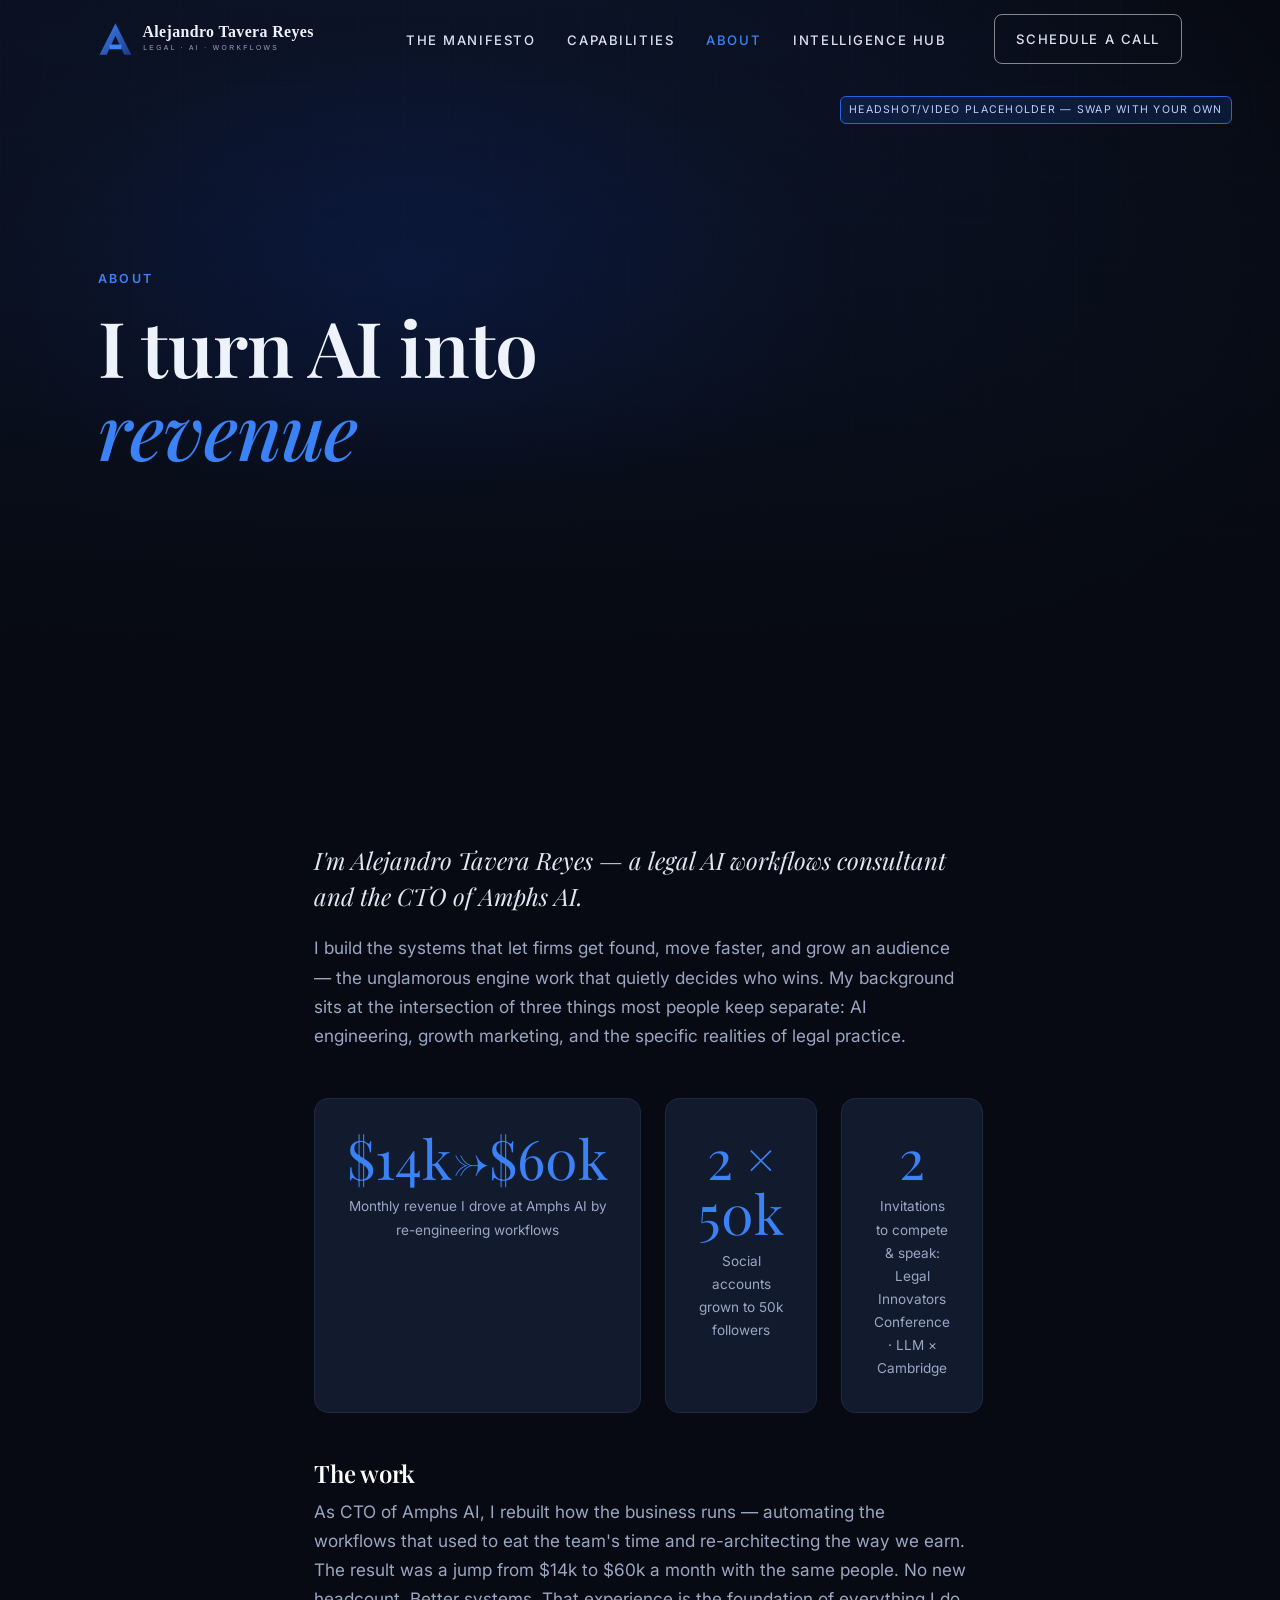
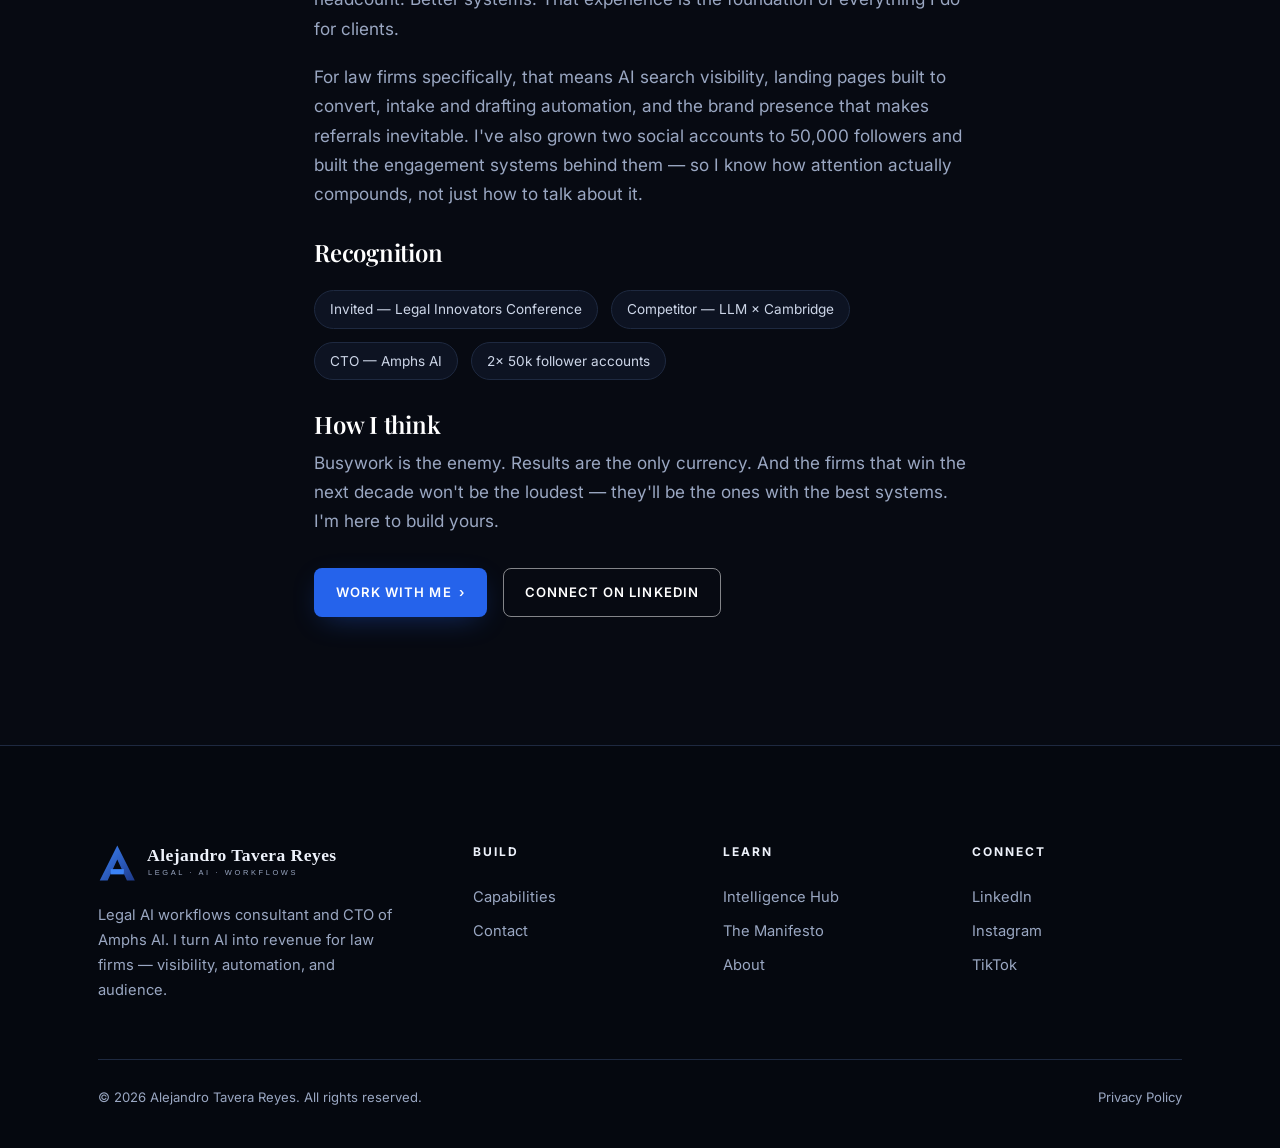
==== about/index.html @ ade85c06 "Alejandro Tavera Reyes personal brand site Cinematic blue site mirroring venerable.law structure, fi" ====
<!DOCTYPE html>
<html lang="en">
<head>
<meta charset="UTF-8">
<meta name="viewport" content="width=device-width, initial-scale=1.0">
<title>About — Alejandro Tavera Reyes</title>
<meta name="description" content="Alejandro Tavera Reyes — legal AI workflows consultant and CTO of Amphs AI. From $14k to $60k a month by re-engineering workflows.">
<link rel="icon" href="../assets/mark.svg" type="image/svg+xml">
<link rel="stylesheet" href="../css/styles.css">
</head>
<body>

<header class="site-header">
  <nav class="nav container">
    <a href="../index.html" aria-label="Alejandro Tavera Reyes — home"><img class="logo" src="../assets/logo.svg" alt="Alejandro Tavera Reyes"></a>
    <ul class="nav-links">
      <li><a href="../manifesto/">The Manifesto</a></li>
      <li><a href="../capabilities/">Capabilities</a></li>
      <li><a href="../about/" class="active">About</a></li>
      <li><a href="../intelligence-hub/">Intelligence Hub</a></li>
      <li class="nav-cta"><a class="btn btn-ghost" href="https://cal.com/amphs/discovery">Schedule a call</a></li>
    </ul>
    <button class="nav-toggle" aria-label="Menu" aria-expanded="false"><span></span><span></span><span></span></button>
  </nav>
</header>

<main>
  <section class="hero page">
    <span class="video-flag">Headshot/video placeholder — swap with your own</span>
    <div class="hero-media"><video poster="../assets/hero-poster.svg" autoplay muted loop playsinline aria-hidden="true"></video></div>
    <div class="container">
      <p class="eyebrow">About</p>
      <h1>I turn AI into <em>revenue</em></h1>
    </div>
  </section>

  <section>
    <div class="container prose">
      <p class="big">I'm Alejandro Tavera Reyes — a legal AI workflows consultant and the CTO of Amphs AI.</p>
      <p>I build the systems that let firms get found, move faster, and grow an audience — the unglamorous engine work that quietly decides who wins. My background sits at the intersection of three things most people keep separate: AI engineering, growth marketing, and the specific realities of legal practice.</p>

      <div class="stat-row">
        <div class="stat"><div class="num">$14k→$60k</div><div class="lbl">Monthly revenue I drove at Amphs AI by re-engineering workflows</div></div>
        <div class="stat"><div class="num">2 × 50k</div><div class="lbl">Social accounts grown to 50k followers</div></div>
        <div class="stat"><div class="num">2</div><div class="lbl">Invitations to compete &amp; speak: Legal Innovators Conference · LLM × Cambridge</div></div>
      </div>

      <h3>The work</h3>
      <p>As CTO of Amphs AI, I rebuilt how the business runs — automating the workflows that used to eat the team's time and re-architecting the way we earn. The result was a jump from $14k to $60k a month with the same people. No new headcount. Better systems. That experience is the foundation of everything I do for clients.</p>
      <p>For law firms specifically, that means AI search visibility, landing pages built to convert, intake and drafting automation, and the brand presence that makes referrals inevitable. I've also grown two social accounts to 50,000 followers and built the engagement systems behind them — so I know how attention actually compounds, not just how to talk about it.</p>

      <h3>Recognition</h3>
      <ul class="honors">
        <li>Invited — Legal Innovators Conference</li>
        <li>Competitor — LLM × Cambridge</li>
        <li>CTO — Amphs AI</li>
        <li>2× 50k follower accounts</li>
      </ul>

      <h3>How I think</h3>
      <p>Busywork is the enemy. Results are the only currency. And the firms that win the next decade won't be the loudest — they'll be the ones with the best systems. I'm here to build yours.</p>

      <div class="btn-row"><a class="btn btn-primary" href="https://cal.com/amphs/discovery">Work with me <span class="arw">›</span></a><a class="btn btn-ghost" href="https://www.linkedin.com/in/alejandro-tavera-reyes-49116b320/" target="_blank" rel="noopener">Connect on LinkedIn</a></div>
    </div>
  </section>
</main>

<footer class="site-footer">
  <div class="container">
    <div class="foot-grid">
      <div class="foot-brand">
        <img class="logo" src="../assets/logo.svg" alt="Alejandro Tavera Reyes">
        <p>Legal AI workflows consultant and CTO of Amphs AI. I turn AI into revenue for law firms — visibility, automation, and audience.</p>
      </div>
      <div class="foot-col"><h4>Build</h4><a href="../capabilities/">Capabilities</a><a href="../contact/">Contact</a></div>
      <div class="foot-col"><h4>Learn</h4><a href="../intelligence-hub/">Intelligence Hub</a><a href="../manifesto/">The Manifesto</a><a href="../about/">About</a></div>
      <div class="foot-col"><h4>Connect</h4><a href="https://www.linkedin.com/in/alejandro-tavera-reyes-49116b320/" target="_blank" rel="noopener">LinkedIn</a><a href="#" rel="noopener">Instagram</a><a href="#" rel="noopener">TikTok</a></div>
    </div>
    <div class="foot-bottom"><span>© 2026 Alejandro Tavera Reyes. All rights reserved.</span><a href="../privacy-policy/">Privacy Policy</a></div>
  </div>
</footer>
<script src="../js/main.js"></script>
</body>
</html>
---- css/styles.css ----
/* Alejandro Tavera Reyes — cinematic blue (template: venerable.law, recolored) */
@import url('https://fonts.googleapis.com/css2?family=Inter:wght@400;500;600;700&family=Playfair+Display:ital,wght@0,500;0,600;0,700;1,500&display=swap');

:root{
  --bg:#070a12; --bg-2:#0d1322; --bg-3:#121a2e; --line:#1e2940;
  --text:#eef2fb; --muted:#9aa7c2;
  --accent:#2563eb; --accent-2:#3b82f6; --accent-deep:#1e3a8a;
  --glow:rgba(37,99,235,.45);
  --serif:'Playfair Display',Georgia,serif;
  --sans:'Inter',system-ui,-apple-system,Segoe UI,Roboto,sans-serif;
  --container:1180px;
  --overlay:linear-gradient(180deg,rgba(7,10,18,.35) 0%,rgba(7,10,18,.55) 55%,rgba(7,10,18,.96) 100%);
}

*{box-sizing:border-box;margin:0;padding:0}
html{scroll-behavior:smooth}
body{background:var(--bg);color:var(--text);font-family:var(--sans);font-size:1.0625rem;line-height:1.7;-webkit-font-smoothing:antialiased;overflow-x:hidden}
img,svg,video{max-width:100%;display:block}
a{color:inherit;text-decoration:none}
ul{list-style:none}

.container{max-width:var(--container);margin:0 auto;padding:0 clamp(20px,5vw,48px)}
.eyebrow{font-size:.78rem;text-transform:uppercase;letter-spacing:.18em;color:var(--accent-2);font-weight:600;margin-bottom:1rem}
h1,h2,h3{font-family:var(--serif);font-weight:600;line-height:1.08;letter-spacing:-.01em}
h2{font-size:clamp(2rem,4vw,3.25rem)}
h3{font-size:1.5rem}
p{color:var(--muted)}
.lead{font-size:1.2rem;color:#c4cee2;max-width:64ch}
.accent{color:var(--accent-2)}
section{padding:clamp(72px,10vw,140px) 0}

/* ---------- Buttons ---------- */
.btn{display:inline-flex;align-items:center;gap:.55em;font-family:var(--sans);font-weight:600;font-size:.82rem;text-transform:uppercase;letter-spacing:.08em;padding:.95em 1.6em;border-radius:8px;cursor:pointer;border:1px solid transparent;transition:.25s}
.btn .arw{transition:transform .25s}
.btn:hover .arw{transform:translateX(4px)}
.btn-primary{background:var(--accent);color:#fff;box-shadow:0 8px 30px -10px var(--glow)}
.btn-primary:hover{background:var(--accent-2);box-shadow:0 10px 38px -8px var(--glow)}
.btn-ghost{background:transparent;color:#fff;border-color:rgba(255,255,255,.5)}
.btn-ghost:hover{border-color:#fff;background:rgba(255,255,255,.06)}
.btn-row{display:flex;gap:1rem;flex-wrap:wrap;margin-top:2rem}
.btn-row.center{justify-content:center}

/* ---------- Header ---------- */
.site-header{position:fixed;top:0;left:0;right:0;z-index:100;transition:background .3s,border-color .3s}
.site-header.scrolled{background:rgba(7,10,18,.85);backdrop-filter:blur(12px);border-bottom:1px solid var(--line)}
.nav{display:flex;align-items:center;justify-content:space-between;height:78px}
.nav .logo{height:38px;width:auto}
.nav-links{display:flex;gap:2rem;align-items:center}
.nav-links a{font-size:.82rem;text-transform:uppercase;letter-spacing:.12em;color:#dbe2f1;font-weight:500;transition:color .2s}
.nav-links a:hover,.nav-links a.active{color:var(--accent-2)}
.nav-cta{margin-left:1rem}
.nav-toggle{display:none;background:none;border:0;cursor:pointer;width:32px;height:32px;flex-direction:column;justify-content:center;gap:6px}
.nav-toggle span{display:block;height:2px;width:26px;background:#fff;transition:.3s}

/* ---------- Hero (media) ---------- */
.hero{position:relative;min-height:92vh;display:flex;align-items:flex-end;overflow:hidden}
.hero-media{position:absolute;inset:0;z-index:0}
.hero-media video,.hero-media img{width:100%;height:100%;object-fit:cover}
.hero-media::after{content:"";position:absolute;inset:0;background:var(--overlay)}
.hero .container{position:relative;z-index:1;padding-bottom:clamp(56px,9vw,120px);padding-top:140px;width:100%}
.hero-grid{display:grid;grid-template-columns:1.5fr 1fr;gap:3rem;align-items:end}
.hero h1{font-size:clamp(2.6rem,6vw,5rem);max-width:14ch}
.hero h1 em{font-style:italic;color:var(--accent-2);font-weight:500}
.hero-sub{font-size:clamp(1.15rem,2vw,1.5rem);color:#cdd6e8;margin-top:1.1rem;font-family:var(--serif);font-style:italic}
.hero-aside p{font-size:.98rem}
.video-flag{position:absolute;top:96px;right:clamp(20px,5vw,48px);z-index:2;background:rgba(37,99,235,.15);border:1px solid var(--accent);color:#bcd0ff;font-size:.66rem;text-transform:uppercase;letter-spacing:.12em;padding:.4em .8em;border-radius:6px}

/* page hero (shorter, for interior pages) */
.hero.page{min-height:68vh}

/* ---------- Problem cards ---------- */
.band{background:var(--bg-2);border-top:1px solid var(--line);border-bottom:1px solid var(--line)}
.cards-3{display:grid;grid-template-columns:repeat(3,1fr);gap:1.5rem;margin-top:3rem}
.card{background:var(--bg-3);border:1px solid var(--line);border-radius:14px;padding:2rem;position:relative}
.card::before{content:"";position:absolute;top:0;left:2rem;right:2rem;height:2px;background:linear-gradient(90deg,var(--accent),transparent);border-radius:2px}
.card h3{font-family:var(--serif);font-size:1.25rem;margin-bottom:.7rem;color:#fff}
.card p{font-size:.95rem}
.section-head{max-width:60ch}
.closing{margin-top:4rem;text-align:center;max-width:46ch;margin-left:auto;margin-right:auto}
.closing h2{font-size:clamp(1.8rem,3.4vw,2.7rem)}
.credit{margin-top:2.5rem;text-align:center;font-size:.85rem;color:var(--muted);text-transform:uppercase;letter-spacing:.14em}
.credit b{color:var(--text);font-weight:600}

/* ---------- Pillars ---------- */
.pillars{display:grid;grid-template-columns:repeat(2,1fr);gap:1.5rem;margin-top:3.5rem}
.pillar{background:var(--bg-3);border:1px solid var(--line);border-radius:14px;padding:2.2rem;transition:.3s}
.pillar:hover{border-color:var(--accent);transform:translateY(-4px)}
.pillar .ptitle{font-family:var(--serif);font-size:1.7rem;color:#fff;letter-spacing:.02em}
.pillar .pnum{font-size:.72rem;color:var(--accent-2);letter-spacing:.2em;text-transform:uppercase}
.pillar p{font-size:.95rem;margin:.9rem 0 1.4rem}
.pillar ul li{font-size:.9rem;color:#cdd6e8;padding:.4em 0;border-top:1px solid var(--line);display:flex;align-items:center;gap:.6em}
.pillar ul li::before{content:"";width:6px;height:6px;background:var(--accent);border-radius:50%;flex:0 0 auto}

/* ---------- Blueprint band ---------- */
.blueprint{position:relative;text-align:center;background:radial-gradient(circle at 50% 0%,rgba(37,99,235,.16),transparent 60%),var(--bg)}
.blueprint h2{max-width:18ch;margin:0 auto}
.blueprint p{max-width:60ch;margin:1.4rem auto 0}

/* ---------- Transformation table ---------- */
.compare{display:grid;grid-template-columns:1fr 1fr;gap:1.25rem;margin-top:3rem}
.compare .col-head{font-family:var(--serif);font-size:1.25rem;padding:1rem 1.4rem;border-radius:10px;margin-bottom:.5rem}
.compare .old .col-head{background:var(--bg-2);color:var(--muted);border:1px solid var(--line)}
.compare .new .col-head{background:linear-gradient(135deg,var(--accent-deep),var(--accent));color:#fff}
.compare .row{padding:1.1rem 1.4rem;border-radius:10px;margin-bottom:.6rem}
.compare .old .row{background:var(--bg-2);border:1px solid var(--line)}
.compare .new .row{background:var(--bg-3);border:1px solid var(--accent-deep)}
.compare .row b{display:block;color:var(--text);font-size:1rem;margin-bottom:.2rem;font-family:var(--sans)}
.compare .row span{font-size:.9rem;color:var(--muted)}
.compare .new .row b{color:var(--accent-2)}

/* ---------- Testimonial ---------- */
.quote{text-align:center;max-width:30ch;margin:0 auto}
.quote blockquote{font-family:var(--serif);font-style:italic;font-size:clamp(1.6rem,3.4vw,2.6rem);line-height:1.3;color:#fff}
.quote cite{display:block;margin-top:1.5rem;font-style:normal;font-size:.85rem;letter-spacing:.14em;text-transform:uppercase;color:var(--accent-2)}

/* ---------- Prose (manifesto / legal) ---------- */
.prose{max-width:68ch;margin:0 auto}
.prose h2{margin:2.6rem 0 1rem}
.prose h3{font-family:var(--serif);color:#fff;margin:2rem 0 .6rem}
.prose p{margin-bottom:1.2rem;font-size:1.075rem}
.prose p.big{font-family:var(--serif);font-size:1.5rem;color:#dfe6f4;font-style:italic;line-height:1.5}
.prose ul.bullets li{padding:.5em 0 .5em 1.6em;position:relative;color:#cdd6e8}
.prose ul.bullets li::before{content:"›";position:absolute;left:0;color:var(--accent-2);font-size:1.2em}

/* ---------- Capability detail ---------- */
.cap{display:grid;grid-template-columns:.8fr 1.2fr;gap:2.5rem;padding:clamp(40px,6vw,72px) 0;border-top:1px solid var(--line);align-items:start}
.cap:first-of-type{border-top:0}
.cap .ptitle{font-family:var(--serif);font-size:clamp(1.8rem,3.5vw,2.6rem);color:#fff}
.cap .pnum{color:var(--accent-2);letter-spacing:.2em;text-transform:uppercase;font-size:.75rem}
.cap ul li{padding:.55em 0;border-top:1px solid var(--line);display:flex;gap:.7em;color:#cdd6e8;font-size:.96rem}
.cap ul li::before{content:"";width:7px;height:7px;margin-top:.55em;background:var(--accent);border-radius:50%;flex:0 0 auto}

/* ---------- About ---------- */
.stat-row{display:grid;grid-template-columns:repeat(3,1fr);gap:1.5rem;margin:3rem 0}
.stat{background:var(--bg-3);border:1px solid var(--line);border-radius:14px;padding:2rem;text-align:center}
.stat .num{font-family:var(--serif);font-size:clamp(2.2rem,5vw,3.4rem);color:var(--accent-2);line-height:1}
.stat .lbl{font-size:.85rem;color:var(--muted);margin-top:.6rem}
.honors{display:flex;flex-wrap:wrap;gap:.8rem;margin-top:1.5rem}
.honors li{background:var(--bg-2);border:1px solid var(--line);border-radius:999px;padding:.5em 1.1em;font-size:.85rem;color:#cdd6e8}

/* ---------- Hub cards ---------- */
.posts{display:grid;grid-template-columns:repeat(3,1fr);gap:1.5rem;margin-top:3rem}
.post{background:var(--bg-3);border:1px solid var(--line);border-radius:14px;overflow:hidden;transition:.3s}
.post:hover{border-color:var(--accent);transform:translateY(-4px)}
.post .thumb{aspect-ratio:16/10;background:radial-gradient(circle at 30% 30%,rgba(37,99,235,.4),#0d1322)}
.post .body{padding:1.5rem}
.post .tag{font-size:.7rem;text-transform:uppercase;letter-spacing:.14em;color:var(--accent-2)}
.post h3{font-family:var(--serif);font-size:1.2rem;color:#fff;margin:.6rem 0}
.post p{font-size:.9rem}

/* ---------- CTA strip ---------- */
.cta-strip{text-align:center;background:radial-gradient(circle at 50% 120%,rgba(37,99,235,.22),transparent 60%)}
.cta-strip h2{max-width:20ch;margin:0 auto 1rem}

/* ---------- Footer ---------- */
.site-footer{background:#05080f;border-top:1px solid var(--line);padding:clamp(56px,8vw,96px) 0 2.5rem}
.foot-grid{display:grid;grid-template-columns:1.6fr 1fr 1fr 1fr;gap:2.5rem}
.foot-brand .logo{height:42px;margin-bottom:1.2rem}
.foot-brand p{font-size:.92rem;max-width:34ch}
.foot-col h4{font-size:.75rem;text-transform:uppercase;letter-spacing:.16em;color:var(--text);margin-bottom:1.1rem;font-family:var(--sans)}
.foot-col a{display:block;color:var(--muted);font-size:.92rem;padding:.32em 0;transition:color .2s}
.foot-col a:hover{color:var(--accent-2)}
.foot-bottom{display:flex;justify-content:space-between;align-items:center;flex-wrap:wrap;gap:1rem;margin-top:3.5rem;padding-top:1.6rem;border-top:1px solid var(--line);font-size:.82rem;color:var(--muted)}
.foot-bottom a{color:var(--muted)}.foot-bottom a:hover{color:var(--accent-2)}

/* ---------- Responsive ---------- */
@media(max-width:900px){
  .nav-links{position:fixed;inset:0;background:rgba(7,10,18,.98);backdrop-filter:blur(10px);flex-direction:column;justify-content:center;gap:2rem;transform:translateX(100%);transition:transform .35s;font-size:1.3rem}
  .nav-links.open{transform:translateX(0)}
  .nav-links a{font-size:1.1rem}
  .nav-toggle{display:flex}
  .nav-toggle.open span:nth-child(1){transform:translateY(8px) rotate(45deg)}
  .nav-toggle.open span:nth-child(2){opacity:0}
  .nav-toggle.open span:nth-child(3){transform:translateY(-8px) rotate(-45deg)}
  .nav-cta{display:none}
  .hero-grid{grid-template-columns:1fr;gap:1.5rem}
  .cards-3,.pillars,.compare,.stat-row,.posts{grid-template-columns:1fr}
  .cap{grid-template-columns:1fr;gap:1rem}
  .foot-grid{grid-template-columns:1fr 1fr}
}
@media(max-width:520px){
  .foot-grid{grid-template-columns:1fr}
  .hero h1{font-size:clamp(2.2rem,9vw,3rem)}
}
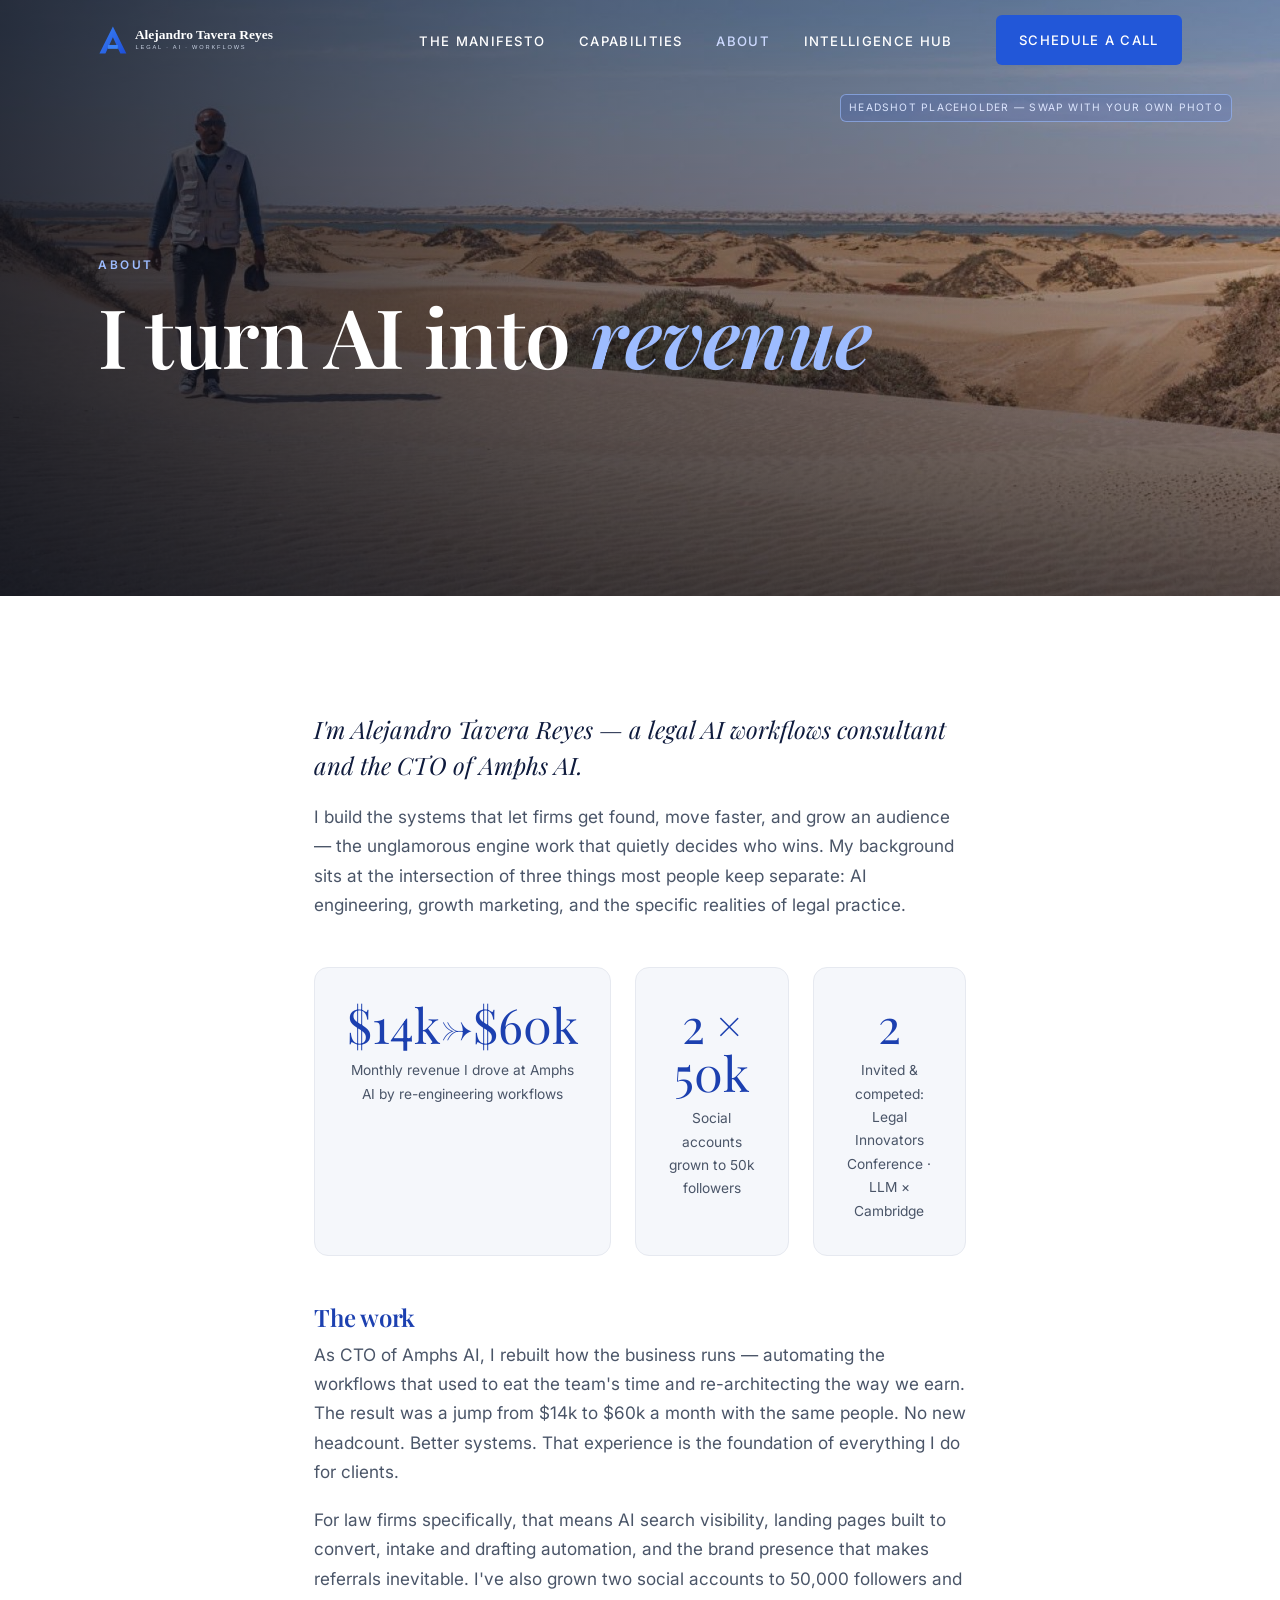
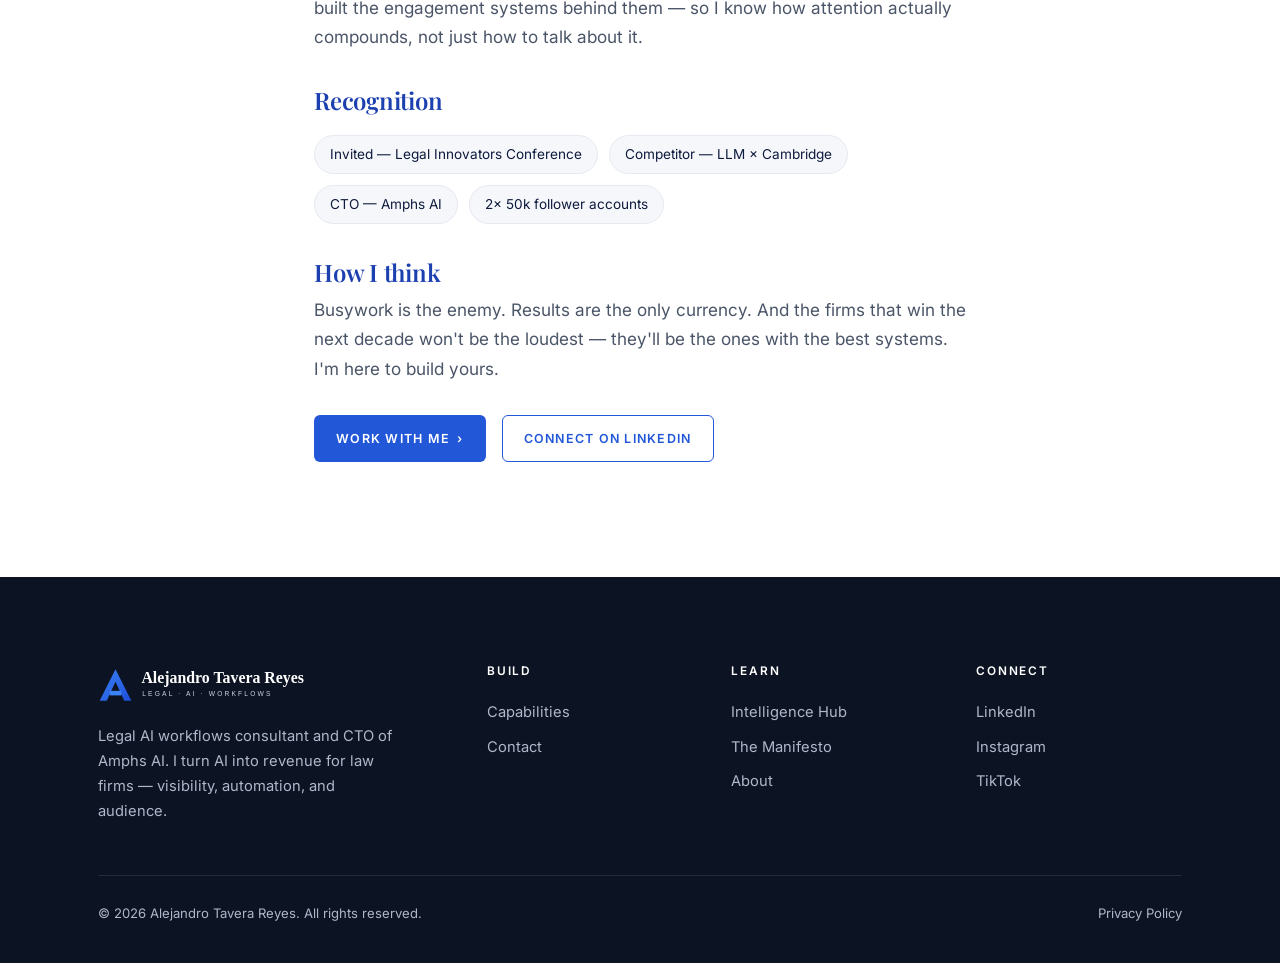
==== commit c39fb103: "Redesign to match venerable.law: light theme, blue type/accents, desert photos - Switch from all-dar" ====
--- a/about/index.html
+++ b/about/index.html
@@ -12,13 +12,16 @@
 
 <header class="site-header">
   <nav class="nav container">
-    <a href="../index.html" aria-label="Alejandro Tavera Reyes — home"><img class="logo" src="../assets/logo.svg" alt="Alejandro Tavera Reyes"></a>
+    <a href="../index.html" aria-label="Alejandro Tavera Reyes — home">
+      <img class="logo logo-light" src="../assets/logo-light.svg" alt="Alejandro Tavera Reyes">
+      <img class="logo logo-dark" src="../assets/logo-dark.svg" alt="Alejandro Tavera Reyes">
+    </a>
     <ul class="nav-links">
       <li><a href="../manifesto/">The Manifesto</a></li>
       <li><a href="../capabilities/">Capabilities</a></li>
       <li><a href="../about/" class="active">About</a></li>
       <li><a href="../intelligence-hub/">Intelligence Hub</a></li>
-      <li class="nav-cta"><a class="btn btn-ghost" href="https://cal.com/amphs/discovery">Schedule a call</a></li>
+      <li class="nav-cta"><a class="btn btn-primary" href="https://cal.com/alejandrotr">Schedule a call</a></li>
     </ul>
     <button class="nav-toggle" aria-label="Menu" aria-expanded="false"><span></span><span></span><span></span></button>
   </nav>
@@ -26,8 +29,8 @@
 
 <main>
   <section class="hero page">
-    <span class="video-flag">Headshot/video placeholder — swap with your own</span>
-    <div class="hero-media"><video poster="../assets/hero-poster.svg" autoplay muted loop playsinline aria-hidden="true"></video></div>
+    <span class="video-flag">Headshot placeholder — swap with your own photo</span>
+    <div class="hero-media"><img src="../assets/desert-1.jpg" alt="" aria-hidden="true"></div>
     <div class="container">
       <p class="eyebrow">About</p>
       <h1>I turn AI into <em>revenue</em></h1>
@@ -42,7 +45,7 @@
       <div class="stat-row">
         <div class="stat"><div class="num">$14k→$60k</div><div class="lbl">Monthly revenue I drove at Amphs AI by re-engineering workflows</div></div>
         <div class="stat"><div class="num">2 × 50k</div><div class="lbl">Social accounts grown to 50k followers</div></div>
-        <div class="stat"><div class="num">2</div><div class="lbl">Invitations to compete &amp; speak: Legal Innovators Conference · LLM × Cambridge</div></div>
+        <div class="stat"><div class="num">2</div><div class="lbl">Invited &amp; competed: Legal Innovators Conference · LLM × Cambridge</div></div>
       </div>
 
       <h3>The work</h3>
@@ -60,7 +63,7 @@
       <h3>How I think</h3>
       <p>Busywork is the enemy. Results are the only currency. And the firms that win the next decade won't be the loudest — they'll be the ones with the best systems. I'm here to build yours.</p>
 
-      <div class="btn-row"><a class="btn btn-primary" href="https://cal.com/amphs/discovery">Work with me <span class="arw">›</span></a><a class="btn btn-ghost" href="https://www.linkedin.com/in/alejandro-tavera-reyes-49116b320/" target="_blank" rel="noopener">Connect on LinkedIn</a></div>
+      <div class="btn-row"><a class="btn btn-primary" href="https://cal.com/alejandrotr">Work with me <span class="arw">›</span></a><a class="btn btn-outline" href="https://www.linkedin.com/in/alejandro-tavera-reyes-49116b320/" target="_blank" rel="noopener">Connect on LinkedIn</a></div>
     </div>
   </section>
 </main>
@@ -69,7 +72,7 @@
   <div class="container">
     <div class="foot-grid">
       <div class="foot-brand">
-        <img class="logo" src="../assets/logo.svg" alt="Alejandro Tavera Reyes">
+        <img class="logo" src="../assets/logo-light.svg" alt="Alejandro Tavera Reyes">
         <p>Legal AI workflows consultant and CTO of Amphs AI. I turn AI into revenue for law firms — visibility, automation, and audience.</p>
       </div>
       <div class="foot-col"><h4>Build</h4><a href="../capabilities/">Capabilities</a><a href="../contact/">Contact</a></div>
--- a/css/styles.css
+++ b/css/styles.css
@@ -1,184 +1,211 @@
-/* Alejandro Tavera Reyes — cinematic blue (template: venerable.law, recolored) */
-@import url('https://fonts.googleapis.com/css2?family=Inter:wght@400;500;600;700&family=Playfair+Display:ital,wght@0,500;0,600;0,700;1,500&display=swap');
+/* Alejandro Tavera Reyes — light site, blue type/accents (template: venerable.law) */
+@import url('https://fonts.googleapis.com/css2?family=Inter:wght@400;500;600;700&family=Playfair+Display:ital,wght@0,500;0,600;0,700;1,500;1,600&display=swap');
 
 :root{
-  --bg:#070a12; --bg-2:#0d1322; --bg-3:#121a2e; --line:#1e2940;
-  --text:#eef2fb; --muted:#9aa7c2;
-  --accent:#2563eb; --accent-2:#3b82f6; --accent-deep:#1e3a8a;
-  --glow:rgba(37,99,235,.45);
+  --bg:#ffffff; --bg-alt:#f5f7fb;
+  --ink:#0f1b3d;            /* strong dark navy text */
+  --body:#4a5568;           /* gray body copy */
+  --muted:#9aa3b2;          /* faded gray (old/secondary) */
+  --heading:#1c40b0;        /* BLUE serif headings */
+  --accent:#2257d8;         /* blue accent: buttons, icons, dividers, checks */
+  --accent-hover:#1a45b3;
+  --line:#e6e9f0;
+  --dark:#0c1322;           /* dark bands / testimonial / footer */
+  --dark-2:#080d18;
+  --on-dark:#ffffff; --on-dark-muted:#aeb8ca;
   --serif:'Playfair Display',Georgia,serif;
   --sans:'Inter',system-ui,-apple-system,Segoe UI,Roboto,sans-serif;
   --container:1180px;
-  --overlay:linear-gradient(180deg,rgba(7,10,18,.35) 0%,rgba(7,10,18,.55) 55%,rgba(7,10,18,.96) 100%);
 }
 
 *{box-sizing:border-box;margin:0;padding:0}
 html{scroll-behavior:smooth}
-body{background:var(--bg);color:var(--text);font-family:var(--sans);font-size:1.0625rem;line-height:1.7;-webkit-font-smoothing:antialiased;overflow-x:hidden}
+body{background:var(--bg);color:var(--body);font-family:var(--sans);font-size:1.0625rem;line-height:1.7;-webkit-font-smoothing:antialiased;overflow-x:hidden}
 img,svg,video{max-width:100%;display:block}
 a{color:inherit;text-decoration:none}
 ul{list-style:none}
 
 .container{max-width:var(--container);margin:0 auto;padding:0 clamp(20px,5vw,48px)}
-.eyebrow{font-size:.78rem;text-transform:uppercase;letter-spacing:.18em;color:var(--accent-2);font-weight:600;margin-bottom:1rem}
-h1,h2,h3{font-family:var(--serif);font-weight:600;line-height:1.08;letter-spacing:-.01em}
-h2{font-size:clamp(2rem,4vw,3.25rem)}
+section{padding:clamp(64px,9vw,120px) 0}
+h1,h2,h3,h4{font-family:var(--serif);color:var(--heading);font-weight:600;line-height:1.1;letter-spacing:-.01em}
+h2{font-size:clamp(2rem,4.4vw,3.4rem)}
 h3{font-size:1.5rem}
-p{color:var(--muted)}
-.lead{font-size:1.2rem;color:#c4cee2;max-width:64ch}
-.accent{color:var(--accent-2)}
-section{padding:clamp(72px,10vw,140px) 0}
+p{color:var(--body)}
+.eyebrow{font-size:.74rem;text-transform:uppercase;letter-spacing:.22em;color:var(--accent);font-weight:600;margin-bottom:1.1rem}
+.lead{font-size:1.15rem;color:var(--body)}
+.accent{color:var(--accent)}
+.center{text-align:center}
+.section-head{max-width:62ch;margin:0 auto;text-align:center}
+.section-head .lead{margin-top:1.2rem;color:var(--body)}
 
 /* ---------- Buttons ---------- */
-.btn{display:inline-flex;align-items:center;gap:.55em;font-family:var(--sans);font-weight:600;font-size:.82rem;text-transform:uppercase;letter-spacing:.08em;padding:.95em 1.6em;border-radius:8px;cursor:pointer;border:1px solid transparent;transition:.25s}
-.btn .arw{transition:transform .25s}
+.btn{display:inline-flex;align-items:center;gap:.55em;font-family:var(--sans);font-weight:600;font-size:.78rem;text-transform:uppercase;letter-spacing:.1em;padding:.95em 1.7em;border-radius:6px;cursor:pointer;border:1px solid transparent;transition:.22s}
+.btn .arw{transition:transform .22s}
 .btn:hover .arw{transform:translateX(4px)}
-.btn-primary{background:var(--accent);color:#fff;box-shadow:0 8px 30px -10px var(--glow)}
-.btn-primary:hover{background:var(--accent-2);box-shadow:0 10px 38px -8px var(--glow)}
-.btn-ghost{background:transparent;color:#fff;border-color:rgba(255,255,255,.5)}
-.btn-ghost:hover{border-color:#fff;background:rgba(255,255,255,.06)}
+.btn-primary{background:var(--accent);color:#fff}
+.btn-primary:hover{background:var(--accent-hover)}
+.btn-outline{background:transparent;color:var(--accent);border-color:var(--accent)}
+.btn-outline:hover{background:var(--accent);color:#fff}
+.btn-light{background:#fff;color:var(--ink)}
+.btn-light:hover{background:#eef2fb}
 .btn-row{display:flex;gap:1rem;flex-wrap:wrap;margin-top:2rem}
 .btn-row.center{justify-content:center}
 
 /* ---------- Header ---------- */
-.site-header{position:fixed;top:0;left:0;right:0;z-index:100;transition:background .3s,border-color .3s}
-.site-header.scrolled{background:rgba(7,10,18,.85);backdrop-filter:blur(12px);border-bottom:1px solid var(--line)}
-.nav{display:flex;align-items:center;justify-content:space-between;height:78px}
-.nav .logo{height:38px;width:auto}
-.nav-links{display:flex;gap:2rem;align-items:center}
-.nav-links a{font-size:.82rem;text-transform:uppercase;letter-spacing:.12em;color:#dbe2f1;font-weight:500;transition:color .2s}
-.nav-links a:hover,.nav-links a.active{color:var(--accent-2)}
-.nav-cta{margin-left:1rem}
-.nav-toggle{display:none;background:none;border:0;cursor:pointer;width:32px;height:32px;flex-direction:column;justify-content:center;gap:6px}
+.site-header{position:fixed;top:0;left:0;right:0;z-index:100;transition:background .3s,box-shadow .3s}
+.nav{display:flex;align-items:center;justify-content:space-between;height:80px}
+.nav .logo{height:34px;width:auto}
+.logo-dark{display:none}
+.nav-links{display:flex;gap:2.1rem;align-items:center}
+.nav-links a{font-size:.82rem;text-transform:uppercase;letter-spacing:.1em;color:#fff;font-weight:500;transition:color .2s}
+.nav-links a:hover,.nav-links a.active{color:#cdd9ff}
+.nav-cta .btn{margin-left:.6rem}
+/* scrolled = white header, dark links */
+.site-header.scrolled{background:#fff;box-shadow:0 1px 0 var(--line),0 8px 30px -18px rgba(15,27,61,.25)}
+.site-header.scrolled .nav-links a{color:var(--ink)}
+.site-header.scrolled .nav-links a:hover,.site-header.scrolled .nav-links a.active{color:var(--accent)}
+.site-header.scrolled .logo-light{display:none}
+.site-header.scrolled .logo-dark{display:block}
+.nav-toggle{display:none;background:none;border:0;cursor:pointer;width:34px;height:30px;flex-direction:column;justify-content:center;gap:6px;z-index:120}
 .nav-toggle span{display:block;height:2px;width:26px;background:#fff;transition:.3s}
-
-/* ---------- Hero (media) ---------- */
-.hero{position:relative;min-height:92vh;display:flex;align-items:flex-end;overflow:hidden}
+.site-header.scrolled .nav-toggle span{background:var(--ink)}
+
+/* ---------- Hero (full-bleed photo, white text) ---------- */
+.hero{position:relative;min-height:88vh;display:flex;align-items:flex-end;overflow:hidden}
+.hero.page{min-height:62vh}
 .hero-media{position:absolute;inset:0;z-index:0}
-.hero-media video,.hero-media img{width:100%;height:100%;object-fit:cover}
-.hero-media::after{content:"";position:absolute;inset:0;background:var(--overlay)}
-.hero .container{position:relative;z-index:1;padding-bottom:clamp(56px,9vw,120px);padding-top:140px;width:100%}
-.hero-grid{display:grid;grid-template-columns:1.5fr 1fr;gap:3rem;align-items:end}
-.hero h1{font-size:clamp(2.6rem,6vw,5rem);max-width:14ch}
-.hero h1 em{font-style:italic;color:var(--accent-2);font-weight:500}
-.hero-sub{font-size:clamp(1.15rem,2vw,1.5rem);color:#cdd6e8;margin-top:1.1rem;font-family:var(--serif);font-style:italic}
-.hero-aside p{font-size:.98rem}
-.video-flag{position:absolute;top:96px;right:clamp(20px,5vw,48px);z-index:2;background:rgba(37,99,235,.15);border:1px solid var(--accent);color:#bcd0ff;font-size:.66rem;text-transform:uppercase;letter-spacing:.12em;padding:.4em .8em;border-radius:6px}
-
-/* page hero (shorter, for interior pages) */
-.hero.page{min-height:68vh}
-
-/* ---------- Problem cards ---------- */
-.band{background:var(--bg-2);border-top:1px solid var(--line);border-bottom:1px solid var(--line)}
-.cards-3{display:grid;grid-template-columns:repeat(3,1fr);gap:1.5rem;margin-top:3rem}
-.card{background:var(--bg-3);border:1px solid var(--line);border-radius:14px;padding:2rem;position:relative}
-.card::before{content:"";position:absolute;top:0;left:2rem;right:2rem;height:2px;background:linear-gradient(90deg,var(--accent),transparent);border-radius:2px}
-.card h3{font-family:var(--serif);font-size:1.25rem;margin-bottom:.7rem;color:#fff}
-.card p{font-size:.95rem}
-.section-head{max-width:60ch}
-.closing{margin-top:4rem;text-align:center;max-width:46ch;margin-left:auto;margin-right:auto}
-.closing h2{font-size:clamp(1.8rem,3.4vw,2.7rem)}
-.credit{margin-top:2.5rem;text-align:center;font-size:.85rem;color:var(--muted);text-transform:uppercase;letter-spacing:.14em}
-.credit b{color:var(--text);font-weight:600}
-
-/* ---------- Pillars ---------- */
-.pillars{display:grid;grid-template-columns:repeat(2,1fr);gap:1.5rem;margin-top:3.5rem}
-.pillar{background:var(--bg-3);border:1px solid var(--line);border-radius:14px;padding:2.2rem;transition:.3s}
-.pillar:hover{border-color:var(--accent);transform:translateY(-4px)}
-.pillar .ptitle{font-family:var(--serif);font-size:1.7rem;color:#fff;letter-spacing:.02em}
-.pillar .pnum{font-size:.72rem;color:var(--accent-2);letter-spacing:.2em;text-transform:uppercase}
-.pillar p{font-size:.95rem;margin:.9rem 0 1.4rem}
-.pillar ul li{font-size:.9rem;color:#cdd6e8;padding:.4em 0;border-top:1px solid var(--line);display:flex;align-items:center;gap:.6em}
-.pillar ul li::before{content:"";width:6px;height:6px;background:var(--accent);border-radius:50%;flex:0 0 auto}
-
-/* ---------- Blueprint band ---------- */
-.blueprint{position:relative;text-align:center;background:radial-gradient(circle at 50% 0%,rgba(37,99,235,.16),transparent 60%),var(--bg)}
-.blueprint h2{max-width:18ch;margin:0 auto}
-.blueprint p{max-width:60ch;margin:1.4rem auto 0}
-
-/* ---------- Transformation table ---------- */
-.compare{display:grid;grid-template-columns:1fr 1fr;gap:1.25rem;margin-top:3rem}
-.compare .col-head{font-family:var(--serif);font-size:1.25rem;padding:1rem 1.4rem;border-radius:10px;margin-bottom:.5rem}
-.compare .old .col-head{background:var(--bg-2);color:var(--muted);border:1px solid var(--line)}
-.compare .new .col-head{background:linear-gradient(135deg,var(--accent-deep),var(--accent));color:#fff}
-.compare .row{padding:1.1rem 1.4rem;border-radius:10px;margin-bottom:.6rem}
-.compare .old .row{background:var(--bg-2);border:1px solid var(--line)}
-.compare .new .row{background:var(--bg-3);border:1px solid var(--accent-deep)}
-.compare .row b{display:block;color:var(--text);font-size:1rem;margin-bottom:.2rem;font-family:var(--sans)}
-.compare .row span{font-size:.9rem;color:var(--muted)}
-.compare .new .row b{color:var(--accent-2)}
-
-/* ---------- Testimonial ---------- */
-.quote{text-align:center;max-width:30ch;margin:0 auto}
-.quote blockquote{font-family:var(--serif);font-style:italic;font-size:clamp(1.6rem,3.4vw,2.6rem);line-height:1.3;color:#fff}
-.quote cite{display:block;margin-top:1.5rem;font-style:normal;font-size:.85rem;letter-spacing:.14em;text-transform:uppercase;color:var(--accent-2)}
+.hero-media img,.hero-media video{width:100%;height:100%;object-fit:cover}
+.hero-media::after{content:"";position:absolute;inset:0;background:linear-gradient(90deg,rgba(8,13,24,.82) 0%,rgba(8,13,24,.5) 45%,rgba(8,13,24,.25) 100%),linear-gradient(0deg,rgba(8,13,24,.55),transparent 55%)}
+.hero .container{position:relative;z-index:2;padding-bottom:clamp(54px,8vw,104px);padding-top:140px;width:100%}
+.hero h1{color:#fff;font-size:clamp(2.6rem,6.4vw,5.2rem);max-width:16ch;line-height:1.04}
+.hero h1 em{font-style:italic;color:#9dbcff;font-weight:600}
+.hero .eyebrow{color:#9dbcff}
+.hero-sub{color:#e7ecf6;font-size:clamp(1.1rem,1.8vw,1.4rem);margin-top:1.1rem;max-width:48ch}
+.hero .btn-row{margin-top:1.8rem}
+.video-flag{position:absolute;top:94px;right:clamp(20px,5vw,48px);z-index:3;background:rgba(34,87,216,.18);border:1px solid rgba(157,188,255,.6);color:#dce6ff;font-size:.64rem;text-transform:uppercase;letter-spacing:.12em;padding:.4em .8em;border-radius:6px}
+
+/* ---------- Problem (white, centered, 3 cols) ---------- */
+.divider-dot{width:1px;height:46px;background:var(--line);margin:2.5rem auto 0;position:relative}
+.divider-dot::after{content:"";position:absolute;bottom:-4px;left:-3.5px;width:8px;height:8px;border-radius:50%;background:var(--accent)}
+.cols-3{display:grid;grid-template-columns:repeat(3,1fr);gap:3rem;margin-top:3.5rem;text-align:center}
+.cols-3 .col .ic{margin:0 auto 1.2rem}
+.cols-3 .col h3{color:var(--ink);font-size:1.2rem;margin-bottom:.7rem}
+.cols-3 .col p{font-size:.96rem}
+.ic{width:34px;height:34px;color:var(--accent)}
+.ic svg{width:100%;height:100%;display:block}
+
+/* ---------- Dark feature band (photo + white text) ---------- */
+.feature{position:relative;min-height:74vh;display:flex;align-items:center;overflow:hidden}
+.feature.right{justify-content:flex-end}
+.feature-media{position:absolute;inset:0;z-index:0}
+.feature-media img{width:100%;height:100%;object-fit:cover}
+.feature-media::after{content:"";position:absolute;inset:0;background:linear-gradient(90deg,rgba(8,13,24,.85),rgba(8,13,24,.35))}
+.feature.right .feature-media::after{background:linear-gradient(270deg,rgba(8,13,24,.85),rgba(8,13,24,.25))}
+.feature .inner{position:relative;z-index:2;max-width:560px}
+.feature h2{color:#fff}
+.feature p{color:#dbe2ee;margin-top:1.2rem}
+.feature .credit{position:absolute;right:clamp(20px,5vw,48px);bottom:clamp(24px,5vw,48px);z-index:2;color:#fff;text-align:right;font-size:.9rem}
+.feature .credit b{display:block;font-family:var(--serif);font-size:1.05rem}
+.feature .credit span{color:var(--on-dark-muted)}
+
+/* ---------- Pillars (white, 4 cols) ---------- */
+.pillars{display:grid;grid-template-columns:repeat(4,1fr);gap:2.2rem;margin-top:3.5rem}
+.pillar .sq{width:46px;height:46px;border-radius:8px;background:var(--accent);display:flex;align-items:center;justify-content:center;margin-bottom:1.2rem}
+.pillar .sq svg{width:24px;height:24px;color:#fff}
+.pillar .ptitle{font-family:var(--serif);color:var(--heading);font-size:1.55rem;margin-bottom:.5rem}
+.pillar .pone{color:var(--ink);font-weight:600;font-size:.98rem;margin-bottom:.5rem}
+.pillar p{font-size:.93rem}
+.pillar ul{margin-top:1.2rem}
+.pillar ul li{font-size:.88rem;color:var(--body);padding:.5em 0;border-top:1px solid var(--line)}
+
+/* ---------- Transformation (comparison) ---------- */
+.compare{display:grid;grid-template-columns:1fr 1fr;gap:0;margin-top:3.5rem;max-width:920px;margin-left:auto;margin-right:auto;border-top:1px solid var(--line)}
+.compare .ch{font-family:var(--serif);font-size:1.3rem;padding:1.4rem 1.5rem;text-align:center}
+.compare .old .ch{color:var(--muted)}
+.compare .new .ch{color:var(--heading)}
+.compare .new{border-left:1px solid var(--line)}
+.compare .r{padding:1.3rem 1.5rem;border-top:1px solid var(--line)}
+.compare .old .r b{color:var(--muted);font-family:var(--sans);font-weight:600;display:block;margin-bottom:.2rem}
+.compare .old .r span{color:var(--muted);font-size:.9rem}
+.compare .new .r{display:flex;gap:.7rem}
+.compare .new .r .ck{color:var(--accent);flex:0 0 auto;margin-top:.15rem;font-weight:700}
+.compare .new .r b{color:var(--ink);font-family:var(--sans);display:block;margin-bottom:.2rem}
+.compare .new .r span{color:var(--body);font-size:.9rem}
+
+/* ---------- Testimonial (dark) ---------- */
+.testi{background:var(--dark);color:#fff}
+.testi .wrap{display:flex;align-items:center;gap:3rem;max-width:980px;margin:0 auto;text-align:center;flex-direction:column}
+.testi blockquote{font-family:var(--serif);font-style:italic;font-size:clamp(1.5rem,3.2vw,2.4rem);line-height:1.35;color:#fff;max-width:24ch}
+.testi cite{display:block;margin-top:1.4rem;font-style:normal;font-size:.82rem;letter-spacing:.16em;text-transform:uppercase;color:#9dbcff}
+.testi .btn-row{justify-content:center}
+
+/* ---------- Stats / honors (about) ---------- */
+.stat-row{display:grid;grid-template-columns:repeat(3,1fr);gap:1.5rem;margin:3rem 0}
+.stat{background:var(--bg-alt);border:1px solid var(--line);border-radius:14px;padding:2rem;text-align:center}
+.stat .num{font-family:var(--serif);font-size:clamp(2rem,4.5vw,3rem);color:var(--heading);line-height:1}
+.stat .lbl{font-size:.86rem;color:var(--body);margin-top:.7rem}
+.honors{display:flex;flex-wrap:wrap;gap:.7rem;margin-top:1.4rem}
+.honors li{background:var(--bg-alt);border:1px solid var(--line);border-radius:999px;padding:.5em 1.1em;font-size:.85rem;color:var(--ink)}
+
+/* ---------- Capability detail rows ---------- */
+.cap{display:grid;grid-template-columns:.8fr 1.2fr;gap:2.5rem;padding:clamp(36px,5vw,64px) 0;border-top:1px solid var(--line);align-items:start}
+.cap:first-of-type{border-top:0}
+.cap .sq{width:46px;height:46px;border-radius:8px;background:var(--accent);display:flex;align-items:center;justify-content:center;margin-bottom:1rem}
+.cap .sq svg{width:24px;height:24px;color:#fff}
+.cap .ptitle{font-family:var(--serif);color:var(--heading);font-size:clamp(1.7rem,3.2vw,2.4rem)}
+.cap ul li{padding:.6em 0;border-top:1px solid var(--line);color:var(--body);font-size:.96rem}
+.cap ul li b{color:var(--ink)}
+
+/* ---------- Hub posts ---------- */
+.posts{display:grid;grid-template-columns:repeat(3,1fr);gap:1.8rem;margin-top:3rem}
+.post{border:1px solid var(--line);border-radius:14px;overflow:hidden;transition:.25s;background:#fff}
+.post:hover{box-shadow:0 16px 40px -22px rgba(15,27,61,.35);transform:translateY(-4px)}
+.post .thumb{aspect-ratio:16/10;overflow:hidden}
+.post .thumb img{width:100%;height:100%;object-fit:cover}
+.post .body{padding:1.5rem}
+.post .tag{font-size:.7rem;text-transform:uppercase;letter-spacing:.14em;color:var(--accent);font-weight:600}
+.post h3{color:var(--ink);font-size:1.2rem;margin:.6rem 0}
+.post p{font-size:.92rem}
 
 /* ---------- Prose (manifesto / legal) ---------- */
 .prose{max-width:68ch;margin:0 auto}
-.prose h2{margin:2.6rem 0 1rem}
-.prose h3{font-family:var(--serif);color:#fff;margin:2rem 0 .6rem}
+.prose h3{color:var(--heading);margin:2.2rem 0 .6rem}
 .prose p{margin-bottom:1.2rem;font-size:1.075rem}
-.prose p.big{font-family:var(--serif);font-size:1.5rem;color:#dfe6f4;font-style:italic;line-height:1.5}
-.prose ul.bullets li{padding:.5em 0 .5em 1.6em;position:relative;color:#cdd6e8}
-.prose ul.bullets li::before{content:"›";position:absolute;left:0;color:var(--accent-2);font-size:1.2em}
-
-/* ---------- Capability detail ---------- */
-.cap{display:grid;grid-template-columns:.8fr 1.2fr;gap:2.5rem;padding:clamp(40px,6vw,72px) 0;border-top:1px solid var(--line);align-items:start}
-.cap:first-of-type{border-top:0}
-.cap .ptitle{font-family:var(--serif);font-size:clamp(1.8rem,3.5vw,2.6rem);color:#fff}
-.cap .pnum{color:var(--accent-2);letter-spacing:.2em;text-transform:uppercase;font-size:.75rem}
-.cap ul li{padding:.55em 0;border-top:1px solid var(--line);display:flex;gap:.7em;color:#cdd6e8;font-size:.96rem}
-.cap ul li::before{content:"";width:7px;height:7px;margin-top:.55em;background:var(--accent);border-radius:50%;flex:0 0 auto}
-
-/* ---------- About ---------- */
-.stat-row{display:grid;grid-template-columns:repeat(3,1fr);gap:1.5rem;margin:3rem 0}
-.stat{background:var(--bg-3);border:1px solid var(--line);border-radius:14px;padding:2rem;text-align:center}
-.stat .num{font-family:var(--serif);font-size:clamp(2.2rem,5vw,3.4rem);color:var(--accent-2);line-height:1}
-.stat .lbl{font-size:.85rem;color:var(--muted);margin-top:.6rem}
-.honors{display:flex;flex-wrap:wrap;gap:.8rem;margin-top:1.5rem}
-.honors li{background:var(--bg-2);border:1px solid var(--line);border-radius:999px;padding:.5em 1.1em;font-size:.85rem;color:#cdd6e8}
-
-/* ---------- Hub cards ---------- */
-.posts{display:grid;grid-template-columns:repeat(3,1fr);gap:1.5rem;margin-top:3rem}
-.post{background:var(--bg-3);border:1px solid var(--line);border-radius:14px;overflow:hidden;transition:.3s}
-.post:hover{border-color:var(--accent);transform:translateY(-4px)}
-.post .thumb{aspect-ratio:16/10;background:radial-gradient(circle at 30% 30%,rgba(37,99,235,.4),#0d1322)}
-.post .body{padding:1.5rem}
-.post .tag{font-size:.7rem;text-transform:uppercase;letter-spacing:.14em;color:var(--accent-2)}
-.post h3{font-family:var(--serif);font-size:1.2rem;color:#fff;margin:.6rem 0}
-.post p{font-size:.9rem}
+.prose p.big{font-family:var(--serif);font-size:1.5rem;color:var(--ink);font-style:italic;line-height:1.5}
+.prose ul.bullets li{padding:.5em 0 .5em 1.6em;position:relative;color:var(--body)}
+.prose ul.bullets li::before{content:"";position:absolute;left:0;top:1.05em;width:8px;height:8px;background:var(--accent);border-radius:50%}
 
 /* ---------- CTA strip ---------- */
-.cta-strip{text-align:center;background:radial-gradient(circle at 50% 120%,rgba(37,99,235,.22),transparent 60%)}
+.cta-strip{background:var(--bg-alt);text-align:center}
 .cta-strip h2{max-width:20ch;margin:0 auto 1rem}
 
-/* ---------- Footer ---------- */
-.site-footer{background:#05080f;border-top:1px solid var(--line);padding:clamp(56px,8vw,96px) 0 2.5rem}
-.foot-grid{display:grid;grid-template-columns:1.6fr 1fr 1fr 1fr;gap:2.5rem}
-.foot-brand .logo{height:42px;margin-bottom:1.2rem}
-.foot-brand p{font-size:.92rem;max-width:34ch}
-.foot-col h4{font-size:.75rem;text-transform:uppercase;letter-spacing:.16em;color:var(--text);margin-bottom:1.1rem;font-family:var(--sans)}
-.foot-col a{display:block;color:var(--muted);font-size:.92rem;padding:.32em 0;transition:color .2s}
-.foot-col a:hover{color:var(--accent-2)}
-.foot-bottom{display:flex;justify-content:space-between;align-items:center;flex-wrap:wrap;gap:1rem;margin-top:3.5rem;padding-top:1.6rem;border-top:1px solid var(--line);font-size:.82rem;color:var(--muted)}
-.foot-bottom a{color:var(--muted)}.foot-bottom a:hover{color:var(--accent-2)}
+/* ---------- Footer (dark) ---------- */
+.site-footer{background:var(--dark);color:var(--on-dark-muted);padding:clamp(54px,7vw,88px) 0 2.4rem}
+.foot-grid{display:grid;grid-template-columns:1.7fr 1fr 1fr 1fr;gap:2.4rem}
+.foot-brand .logo{height:40px;margin-bottom:1.2rem}
+.foot-brand p{font-size:.92rem;max-width:34ch;color:var(--on-dark-muted)}
+.foot-col h4{font-size:.74rem;text-transform:uppercase;letter-spacing:.16em;color:#fff;margin-bottom:1.1rem;font-family:var(--sans);font-weight:600}
+.foot-col a{display:block;color:var(--on-dark-muted);font-size:.92rem;padding:.32em 0;transition:color .2s}
+.foot-col a:hover{color:#9dbcff}
+.foot-bottom{display:flex;justify-content:space-between;align-items:center;flex-wrap:wrap;gap:1rem;margin-top:3.2rem;padding-top:1.6rem;border-top:1px solid rgba(255,255,255,.1);font-size:.82rem}
+.foot-bottom a:hover{color:#9dbcff}
 
 /* ---------- Responsive ---------- */
 @media(max-width:900px){
-  .nav-links{position:fixed;inset:0;background:rgba(7,10,18,.98);backdrop-filter:blur(10px);flex-direction:column;justify-content:center;gap:2rem;transform:translateX(100%);transition:transform .35s;font-size:1.3rem}
+  .nav-links{position:fixed;inset:0;background:#0c1322;flex-direction:column;justify-content:center;gap:2rem;transform:translateX(100%);transition:transform .35s}
   .nav-links.open{transform:translateX(0)}
-  .nav-links a{font-size:1.1rem}
+  .nav-links a{color:#fff !important;font-size:1.2rem}
   .nav-toggle{display:flex}
+  .nav-toggle.open span{background:#fff}
   .nav-toggle.open span:nth-child(1){transform:translateY(8px) rotate(45deg)}
   .nav-toggle.open span:nth-child(2){opacity:0}
   .nav-toggle.open span:nth-child(3){transform:translateY(-8px) rotate(-45deg)}
   .nav-cta{display:none}
-  .hero-grid{grid-template-columns:1fr;gap:1.5rem}
-  .cards-3,.pillars,.compare,.stat-row,.posts{grid-template-columns:1fr}
+  .cols-3,.pillars,.stat-row,.posts{grid-template-columns:1fr}
+  .pillars{gap:2.6rem}
+  .compare{grid-template-columns:1fr}.compare .new{border-left:0;border-top:1px solid var(--line);margin-top:1rem}
   .cap{grid-template-columns:1fr;gap:1rem}
+  .feature .credit{position:static;text-align:left;margin-top:1.5rem}
   .foot-grid{grid-template-columns:1fr 1fr}
 }
-@media(max-width:520px){
-  .foot-grid{grid-template-columns:1fr}
-  .hero h1{font-size:clamp(2.2rem,9vw,3rem)}
-}
+@media(max-width:520px){.foot-grid{grid-template-columns:1fr}.hero h1{font-size:clamp(2.1rem,9vw,3rem)}}
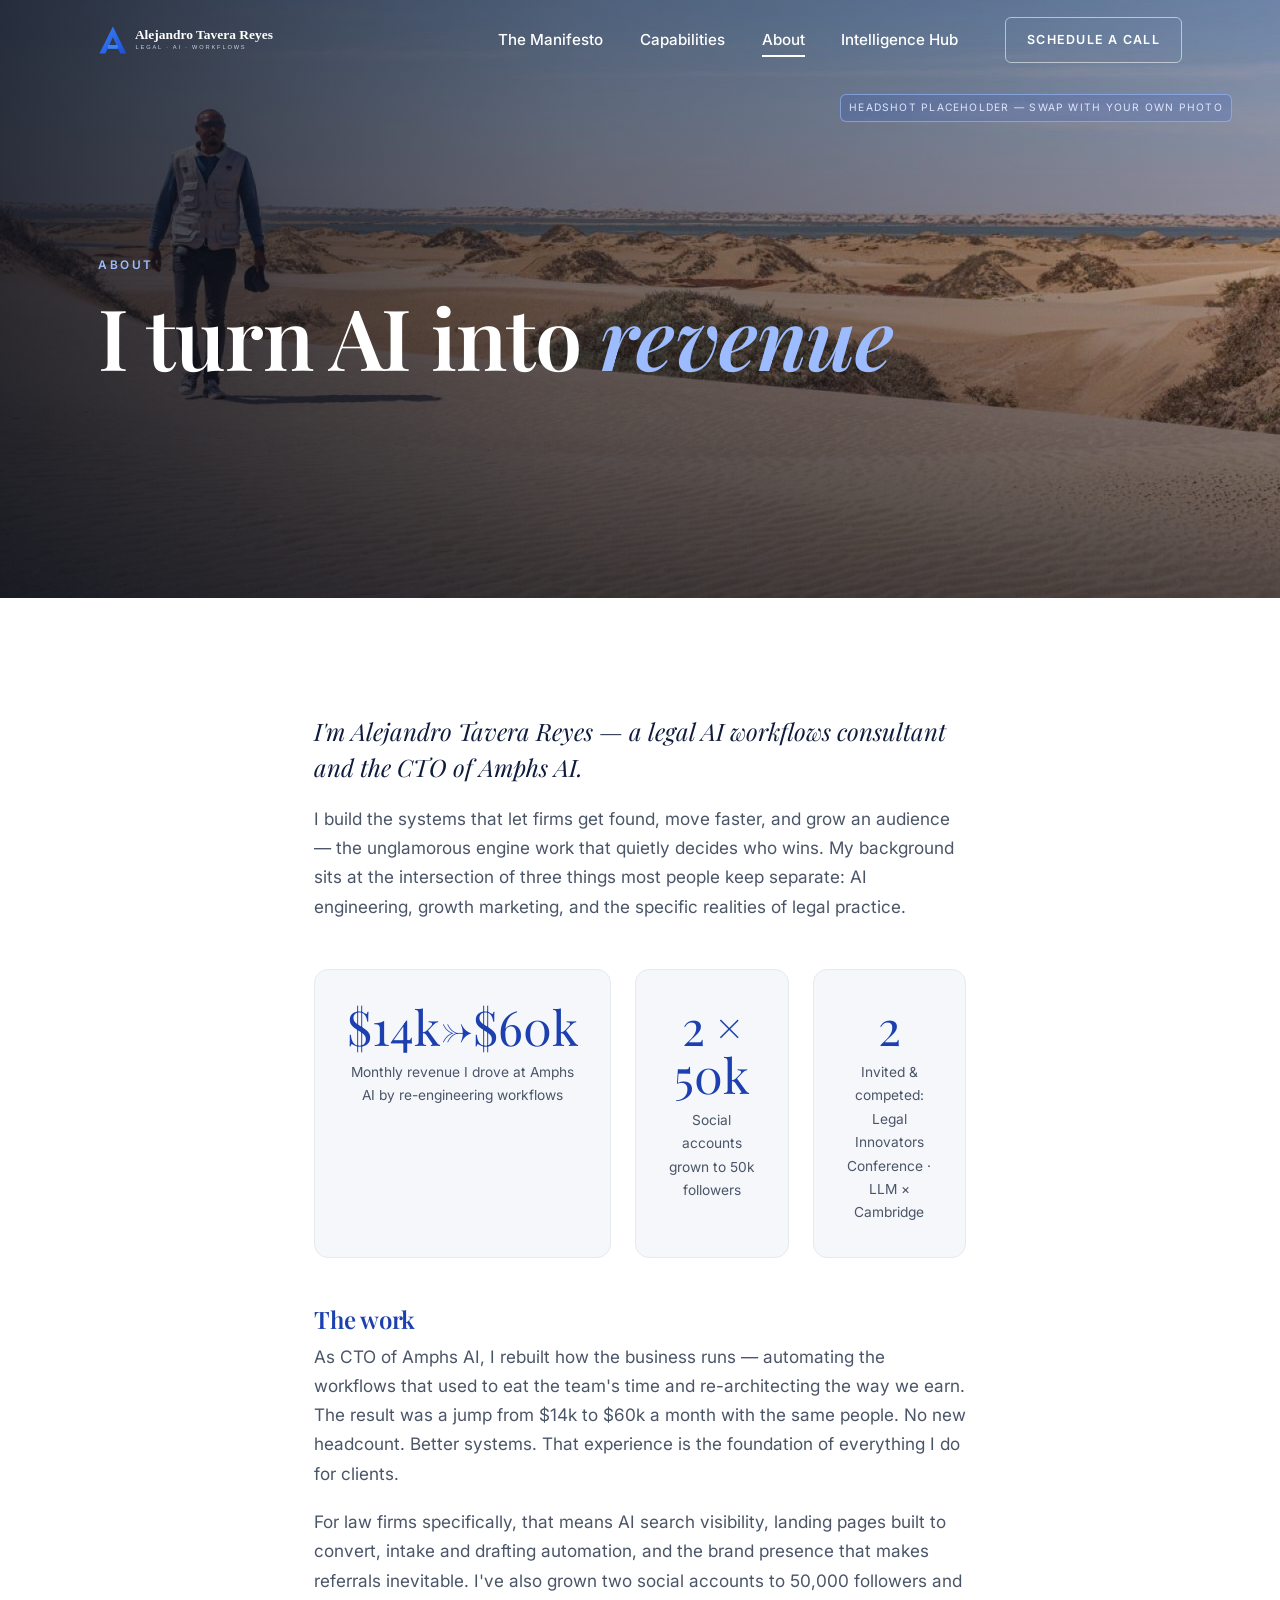
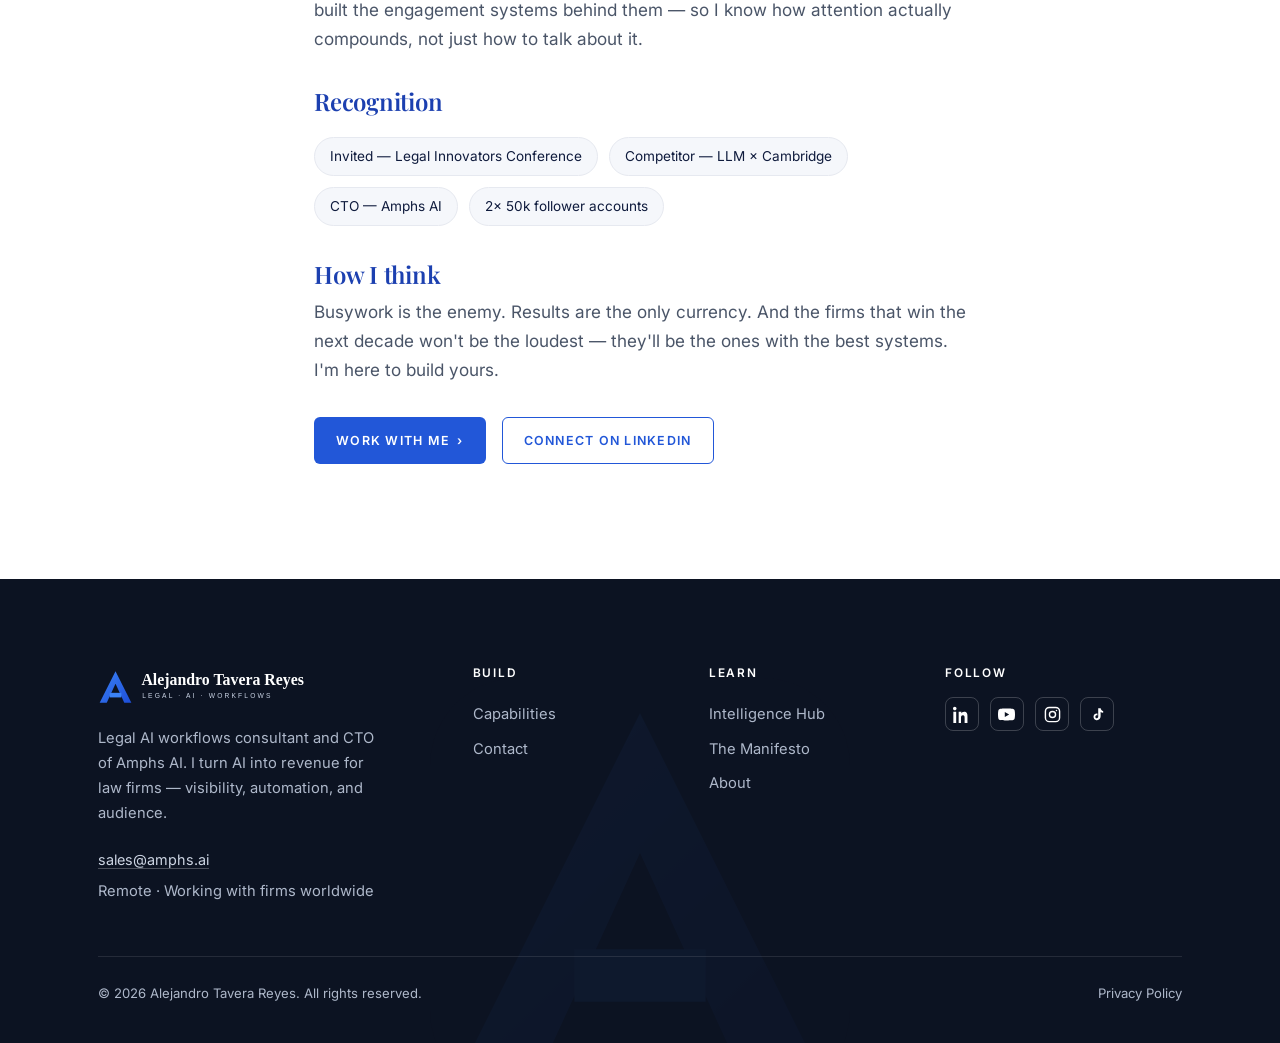
==== commit a5b4b277: "Refine to match venerable: nav underline, outline CTA, restructured bands, contact form, featured Sh" ====
--- a/about/index.html
+++ b/about/index.html
@@ -17,11 +17,11 @@
       <img class="logo logo-dark" src="../assets/logo-dark.svg" alt="Alejandro Tavera Reyes">
     </a>
     <ul class="nav-links">
-      <li><a href="../manifesto/">The Manifesto</a></li>
-      <li><a href="../capabilities/">Capabilities</a></li>
-      <li><a href="../about/" class="active">About</a></li>
-      <li><a href="../intelligence-hub/">Intelligence Hub</a></li>
-      <li class="nav-cta"><a class="btn btn-primary" href="https://cal.com/alejandrotr">Schedule a call</a></li>
+      <li><a class="nl" href="../manifesto/">The Manifesto</a></li>
+      <li><a class="nl" href="../capabilities/">Capabilities</a></li>
+      <li><a class="nl active" href="../about/">About</a></li>
+      <li><a class="nl" href="../intelligence-hub/">Intelligence Hub</a></li>
+      <li class="nav-cta"><a class="btn" href="https://cal.com/alejandrotr">Schedule a call</a></li>
     </ul>
     <button class="nav-toggle" aria-label="Menu" aria-expanded="false"><span></span><span></span><span></span></button>
   </nav>
@@ -69,15 +69,28 @@
 </main>
 
 <footer class="site-footer">
+  <img class="foot-watermark" src="../assets/mark.svg" alt="" aria-hidden="true">
   <div class="container">
     <div class="foot-grid">
       <div class="foot-brand">
         <img class="logo" src="../assets/logo-light.svg" alt="Alejandro Tavera Reyes">
         <p>Legal AI workflows consultant and CTO of Amphs AI. I turn AI into revenue for law firms — visibility, automation, and audience.</p>
+        <div class="foot-contact">
+          <a href="mailto:sales@amphs.ai">sales@amphs.ai</a>
+          <p>Remote · Working with firms worldwide</p>
+        </div>
       </div>
       <div class="foot-col"><h4>Build</h4><a href="../capabilities/">Capabilities</a><a href="../contact/">Contact</a></div>
       <div class="foot-col"><h4>Learn</h4><a href="../intelligence-hub/">Intelligence Hub</a><a href="../manifesto/">The Manifesto</a><a href="../about/">About</a></div>
-      <div class="foot-col"><h4>Connect</h4><a href="https://www.linkedin.com/in/alejandro-tavera-reyes-49116b320/" target="_blank" rel="noopener">LinkedIn</a><a href="#" rel="noopener">Instagram</a><a href="#" rel="noopener">TikTok</a></div>
+      <div class="foot-col">
+        <h4>Follow</h4>
+        <div class="foot-social">
+          <a href="https://www.linkedin.com/in/alejandro-tavera-reyes-49116b320/" target="_blank" rel="noopener" aria-label="LinkedIn"><svg viewBox="0 0 24 24" fill="currentColor"><path d="M4.98 3.5C4.98 4.88 3.87 6 2.5 6S0 4.88 0 3.5 1.12 1 2.5 1 4.98 2.12 4.98 3.5zM.5 8h4V24h-4V8zM8 8h3.8v2.2h.05c.53-1 1.83-2.2 3.77-2.2 4.03 0 4.78 2.65 4.78 6.1V24h-4v-7.1c0-1.7-.03-3.9-2.38-3.9-2.38 0-2.75 1.86-2.75 3.78V24H8V8z"/></svg></a>
+          <a href="https://www.youtube.com/@alejandrotaverareyes" target="_blank" rel="noopener" aria-label="YouTube"><svg viewBox="0 0 24 24" fill="currentColor"><path d="M23.5 6.2a3 3 0 0 0-2.1-2.1C19.5 3.5 12 3.5 12 3.5s-7.5 0-9.4.6A3 3 0 0 0 .5 6.2 31 31 0 0 0 0 12a31 31 0 0 0 .5 5.8 3 3 0 0 0 2.1 2.1c1.9.6 9.4.6 9.4.6s7.5 0 9.4-.6a3 3 0 0 0 2.1-2.1A31 31 0 0 0 24 12a31 31 0 0 0-.5-5.8zM9.6 15.6V8.4l6.2 3.6-6.2 3.6z"/></svg></a>
+          <a href="#" rel="noopener" aria-label="Instagram"><svg viewBox="0 0 24 24" fill="none" stroke="currentColor" stroke-width="2"><rect x="2" y="2" width="20" height="20" rx="5.5"/><circle cx="12" cy="12" r="4.3"/><circle cx="17.6" cy="6.4" r="1.1" fill="currentColor" stroke="none"/></svg></a>
+          <a href="#" rel="noopener" aria-label="TikTok"><svg viewBox="0 0 24 24" fill="currentColor"><path d="M16.5 3c.3 2.1 1.5 3.6 3.5 3.9v2.6c-1.3.1-2.5-.3-3.6-1v6.1c0 3.4-2.7 5.9-5.9 5.4-2.6-.4-4.3-2.6-4.1-5.2.2-2.4 2.3-4.3 4.7-4.2.3 0 .5 0 .8.1v2.7c-.3-.1-.6-.2-.9-.2-1.2 0-2.1 1-2 2.2.1 1.1 1 1.9 2.1 1.8 1.1-.1 1.9-1 1.9-2.1V3h3z"/></svg></a>
+        </div>
+      </div>
     </div>
     <div class="foot-bottom"><span>© 2026 Alejandro Tavera Reyes. All rights reserved.</span><a href="../privacy-policy/">Privacy Policy</a></div>
   </div>
--- a/css/styles.css
+++ b/css/styles.css
@@ -21,7 +21,7 @@
 *{box-sizing:border-box;margin:0;padding:0}
 html{scroll-behavior:smooth}
 body{background:var(--bg);color:var(--body);font-family:var(--sans);font-size:1.0625rem;line-height:1.7;-webkit-font-smoothing:antialiased;overflow-x:hidden}
-img,svg,video{max-width:100%;display:block}
+img,svg,video,iframe{max-width:100%;display:block}
 a{color:inherit;text-decoration:none}
 ul{list-style:none}
 
@@ -56,28 +56,35 @@
 .nav{display:flex;align-items:center;justify-content:space-between;height:80px}
 .nav .logo{height:34px;width:auto}
 .logo-dark{display:none}
-.nav-links{display:flex;gap:2.1rem;align-items:center}
-.nav-links a{font-size:.82rem;text-transform:uppercase;letter-spacing:.1em;color:#fff;font-weight:500;transition:color .2s}
-.nav-links a:hover,.nav-links a.active{color:#cdd9ff}
-.nav-cta .btn{margin-left:.6rem}
+.nav-links{display:flex;gap:2.3rem;align-items:center}
+.nav-links a.nl{position:relative;font-size:.95rem;color:#fff;font-weight:500;padding:.35em 0;transition:color .2s}
+.nav-links a.nl::after{content:"";position:absolute;left:0;right:0;bottom:-2px;height:2px;background:currentColor;transform:scaleX(0);transform-origin:left;opacity:.5;transition:transform .28s ease,opacity .2s}
+.nav-links a.nl:hover::after{transform:scaleX(1)}            /* hover: grayish underline grows in */
+.nav-links a.nl.active::after{transform:scaleX(1);opacity:1} /* active: solid underline */
+/* Schedule a call = understated outline button */
+.nav-cta{margin-left:.6rem}
+.nav-cta .btn{border-color:rgba(255,255,255,.55);color:#fff;background:transparent}
+.nav-cta .btn:hover{background:#fff;color:var(--ink);border-color:#fff}
 /* scrolled = white header, dark links */
 .site-header.scrolled{background:#fff;box-shadow:0 1px 0 var(--line),0 8px 30px -18px rgba(15,27,61,.25)}
-.site-header.scrolled .nav-links a{color:var(--ink)}
-.site-header.scrolled .nav-links a:hover,.site-header.scrolled .nav-links a.active{color:var(--accent)}
+.site-header.scrolled .nav-links a.nl{color:var(--ink)}
+.site-header.scrolled .nav-links a.nl.active{color:var(--accent)}
 .site-header.scrolled .logo-light{display:none}
 .site-header.scrolled .logo-dark{display:block}
+.site-header.scrolled .nav-cta .btn{border-color:var(--line);color:var(--ink)}
+.site-header.scrolled .nav-cta .btn:hover{background:var(--accent);color:#fff;border-color:var(--accent)}
 .nav-toggle{display:none;background:none;border:0;cursor:pointer;width:34px;height:30px;flex-direction:column;justify-content:center;gap:6px;z-index:120}
 .nav-toggle span{display:block;height:2px;width:26px;background:#fff;transition:.3s}
 .site-header.scrolled .nav-toggle span{background:var(--ink)}
 
-/* ---------- Hero (full-bleed photo, white text) ---------- */
-.hero{position:relative;min-height:88vh;display:flex;align-items:flex-end;overflow:hidden}
+/* ---------- Hero (full-bleed media, white text) ---------- */
+.hero{position:relative;min-height:90vh;display:flex;align-items:flex-end;overflow:hidden}
 .hero.page{min-height:62vh}
 .hero-media{position:absolute;inset:0;z-index:0}
 .hero-media img,.hero-media video{width:100%;height:100%;object-fit:cover}
 .hero-media::after{content:"";position:absolute;inset:0;background:linear-gradient(90deg,rgba(8,13,24,.82) 0%,rgba(8,13,24,.5) 45%,rgba(8,13,24,.25) 100%),linear-gradient(0deg,rgba(8,13,24,.55),transparent 55%)}
 .hero .container{position:relative;z-index:2;padding-bottom:clamp(54px,8vw,104px);padding-top:140px;width:100%}
-.hero h1{color:#fff;font-size:clamp(2.6rem,6.4vw,5.2rem);max-width:16ch;line-height:1.04}
+.hero h1{color:#fff;font-size:clamp(2.6rem,6.6vw,5.4rem);max-width:16ch;line-height:1.03}
 .hero h1 em{font-style:italic;color:#9dbcff;font-weight:600}
 .hero .eyebrow{color:#9dbcff}
 .hero-sub{color:#e7ecf6;font-size:clamp(1.1rem,1.8vw,1.4rem);margin-top:1.1rem;max-width:48ch}
@@ -95,18 +102,34 @@
 .ic svg{width:100%;height:100%;display:block}
 
 /* ---------- Dark feature band (photo + white text) ---------- */
-.feature{position:relative;min-height:74vh;display:flex;align-items:center;overflow:hidden}
-.feature.right{justify-content:flex-end}
+.feature{position:relative;min-height:86vh;display:flex;overflow:hidden}
 .feature-media{position:absolute;inset:0;z-index:0}
-.feature-media img{width:100%;height:100%;object-fit:cover}
-.feature-media::after{content:"";position:absolute;inset:0;background:linear-gradient(90deg,rgba(8,13,24,.85),rgba(8,13,24,.35))}
-.feature.right .feature-media::after{background:linear-gradient(270deg,rgba(8,13,24,.85),rgba(8,13,24,.25))}
-.feature .inner{position:relative;z-index:2;max-width:560px}
-.feature h2{color:#fff}
-.feature p{color:#dbe2ee;margin-top:1.2rem}
-.feature .credit{position:absolute;right:clamp(20px,5vw,48px);bottom:clamp(24px,5vw,48px);z-index:2;color:#fff;text-align:right;font-size:.9rem}
-.feature .credit b{display:block;font-family:var(--serif);font-size:1.05rem}
-.feature .credit span{color:var(--on-dark-muted)}
+.feature-media img,.feature-media video{width:100%;height:100%;object-fit:cover}
+.feature-media::after{content:"";position:absolute;inset:0;background:linear-gradient(90deg,rgba(8,13,24,.85),rgba(8,13,24,.3))}
+/* default: heading top-left, support bottom-left (the "Go beyond" band) */
+.feature .feature-inner{position:relative;z-index:2;width:100%;display:flex;flex-direction:column;justify-content:space-between;padding-top:clamp(90px,12vw,150px);padding-bottom:clamp(60px,8vw,110px)}
+.feature h2{color:#fff;max-width:14ch}
+.feature .feature-foot{max-width:480px}
+.feature .feature-foot .fl{color:#fff;font-weight:600;font-size:1.05rem;margin-bottom:.7rem}
+.feature .feature-foot p{color:#dbe2ee;font-size:.97rem}
+.feature .credit{position:absolute;right:clamp(20px,5vw,48px);bottom:clamp(28px,5vw,52px);z-index:2;color:#fff;text-align:right}
+.feature .credit b{display:block;font-family:var(--serif);font-size:1.1rem}
+.feature .credit span{color:var(--on-dark-muted);font-size:.85rem}
+/* right variant: centered block on the right (the "Blueprint" band) */
+.feature.right{align-items:center}
+.feature.right .feature-media::after{background:linear-gradient(270deg,rgba(8,13,24,.85),rgba(8,13,24,.2))}
+.feature.right .feature-inner{flex-direction:row;justify-content:flex-end;padding:0}
+.feature.right .inner{max-width:520px}
+.feature.right h2{max-width:none}
+.feature.right .inner p{color:#dbe2ee;margin-top:1.2rem}
+
+/* ---------- Featured video band (light) ---------- */
+.vid{background:var(--bg-alt)}
+.vid .wrap{display:grid;grid-template-columns:1.05fr .95fr;gap:clamp(2rem,5vw,4.5rem);align-items:center}
+.vid p{margin-top:1.1rem}
+.vid .short-frame{justify-self:center;width:min(320px,78vw);aspect-ratio:9/16;border-radius:20px;overflow:hidden;border:1px solid var(--line);box-shadow:0 40px 80px -36px rgba(15,27,61,.45)}
+.vid .short-frame iframe{width:100%;height:100%;border:0}
+.vid .short-note{font-size:.82rem;color:var(--muted);margin-top:1rem}
 
 /* ---------- Pillars (white, 4 cols) ---------- */
 .pillars{display:grid;grid-template-columns:repeat(4,1fr);gap:2.2rem;margin-top:3.5rem}
@@ -138,6 +161,7 @@
 .testi blockquote{font-family:var(--serif);font-style:italic;font-size:clamp(1.5rem,3.2vw,2.4rem);line-height:1.35;color:#fff;max-width:24ch}
 .testi cite{display:block;margin-top:1.4rem;font-style:normal;font-size:.82rem;letter-spacing:.16em;text-transform:uppercase;color:#9dbcff}
 .testi .btn-row{justify-content:center}
+.testi .btn-primary{background:var(--accent)}
 
 /* ---------- Stats / honors (about) ---------- */
 .stat-row{display:grid;grid-template-columns:repeat(3,1fr);gap:1.5rem;margin:3rem 0}
@@ -175,26 +199,59 @@
 .prose ul.bullets li{padding:.5em 0 .5em 1.6em;position:relative;color:var(--body)}
 .prose ul.bullets li::before{content:"";position:absolute;left:0;top:1.05em;width:8px;height:8px;background:var(--accent);border-radius:50%}
 
+/* ---------- Contact form (dark, two-col) ---------- */
+.contact-sec{background:var(--dark);color:#fff;padding-top:clamp(120px,16vw,180px)}
+.contact-grid{display:grid;grid-template-columns:1fr 1.05fr;gap:clamp(2.5rem,6vw,5rem);align-items:start}
+.contact-left h1{color:#fff;font-size:clamp(2.6rem,5.2vw,4.2rem);line-height:1.04}
+.contact-left .lead{color:#cdd5e3;margin-top:1.2rem;max-width:40ch}
+.contact-info{margin-top:2.5rem;font-size:.95rem}
+.contact-info a{color:#fff;border-bottom:1px solid rgba(255,255,255,.3);padding-bottom:1px}
+.contact-info a:hover{border-color:#9dbcff;color:#9dbcff}
+.contact-info p{color:var(--on-dark-muted);margin-top:.6rem}
+.social-row{display:flex;gap:1rem;margin-top:1.8rem}
+.social-row a{width:38px;height:38px;border:1px solid rgba(255,255,255,.2);border-radius:8px;display:flex;align-items:center;justify-content:center;color:#fff;transition:.2s}
+.social-row a:hover{background:var(--accent);border-color:var(--accent)}
+.social-row svg{width:18px;height:18px}
+.cform{display:grid;gap:1.4rem}
+.cform .fld label{display:block;font-size:.82rem;color:#cdd5e3;margin-bottom:.5rem;font-weight:500}
+.cform .fld label .req{color:#9dbcff}
+.cform input,.cform select,.cform textarea{width:100%;background:transparent;border:0;border-bottom:1px solid rgba(255,255,255,.25);color:#fff;font-family:var(--sans);font-size:1rem;padding:.7em 0;transition:border-color .2s}
+.cform select{color:#cdd5e3}.cform select option{color:#111}
+.cform input::placeholder,.cform textarea::placeholder{color:#7c879b}
+.cform input:focus,.cform select:focus,.cform textarea:focus{outline:none;border-color:#9dbcff}
+.cform textarea{resize:vertical;min-height:70px}
+.cform .btn{margin-top:.6rem;justify-content:center;width:100%;padding:1.1em}
+.form-note{font-size:.8rem;color:var(--on-dark-muted);margin-top:-.4rem}
+
 /* ---------- CTA strip ---------- */
 .cta-strip{background:var(--bg-alt);text-align:center}
 .cta-strip h2{max-width:20ch;margin:0 auto 1rem}
 
 /* ---------- Footer (dark) ---------- */
-.site-footer{background:var(--dark);color:var(--on-dark-muted);padding:clamp(54px,7vw,88px) 0 2.4rem}
-.foot-grid{display:grid;grid-template-columns:1.7fr 1fr 1fr 1fr;gap:2.4rem}
+.site-footer{position:relative;background:var(--dark);color:var(--on-dark-muted);padding:clamp(54px,7vw,88px) 0 2.4rem;overflow:hidden}
+.foot-grid{display:grid;grid-template-columns:1.7fr 1fr 1fr 1.2fr;gap:2.4rem;position:relative;z-index:2}
 .foot-brand .logo{height:40px;margin-bottom:1.2rem}
-.foot-brand p{font-size:.92rem;max-width:34ch;color:var(--on-dark-muted)}
+.foot-brand p{font-size:.92rem;max-width:32ch;color:var(--on-dark-muted)}
+.foot-contact{margin-top:1.4rem;font-size:.9rem}
+.foot-contact a{color:#cdd5e3;border-bottom:1px solid rgba(255,255,255,.25)}
+.foot-contact a:hover{color:#9dbcff;border-color:#9dbcff}
+.foot-contact p{color:var(--on-dark-muted);margin-top:.4rem}
 .foot-col h4{font-size:.74rem;text-transform:uppercase;letter-spacing:.16em;color:#fff;margin-bottom:1.1rem;font-family:var(--sans);font-weight:600}
 .foot-col a{display:block;color:var(--on-dark-muted);font-size:.92rem;padding:.32em 0;transition:color .2s}
 .foot-col a:hover{color:#9dbcff}
-.foot-bottom{display:flex;justify-content:space-between;align-items:center;flex-wrap:wrap;gap:1rem;margin-top:3.2rem;padding-top:1.6rem;border-top:1px solid rgba(255,255,255,.1);font-size:.82rem}
+.foot-social{display:flex;gap:.7rem;margin-top:.4rem}
+.foot-social a{width:34px;height:34px;border:1px solid rgba(255,255,255,.2);border-radius:8px;display:flex;align-items:center;justify-content:center;color:#fff;padding:0}
+.foot-social a:hover{background:var(--accent);border-color:var(--accent)}
+.foot-social svg{width:17px;height:17px}
+.foot-watermark{position:absolute;left:50%;bottom:-12%;transform:translateX(-50%);width:min(420px,60vw);opacity:.05;z-index:0;pointer-events:none}
+.foot-bottom{display:flex;justify-content:space-between;align-items:center;flex-wrap:wrap;gap:1rem;margin-top:3.2rem;padding-top:1.6rem;border-top:1px solid rgba(255,255,255,.1);font-size:.82rem;position:relative;z-index:2}
 .foot-bottom a:hover{color:#9dbcff}
 
 /* ---------- Responsive ---------- */
 @media(max-width:900px){
   .nav-links{position:fixed;inset:0;background:#0c1322;flex-direction:column;justify-content:center;gap:2rem;transform:translateX(100%);transition:transform .35s}
   .nav-links.open{transform:translateX(0)}
-  .nav-links a{color:#fff !important;font-size:1.2rem}
+  .nav-links a.nl{color:#fff;font-size:1.2rem}
   .nav-toggle{display:flex}
   .nav-toggle.open span{background:#fff}
   .nav-toggle.open span:nth-child(1){transform:translateY(8px) rotate(45deg)}
@@ -205,7 +262,10 @@
   .pillars{gap:2.6rem}
   .compare{grid-template-columns:1fr}.compare .new{border-left:0;border-top:1px solid var(--line);margin-top:1rem}
   .cap{grid-template-columns:1fr;gap:1rem}
-  .feature .credit{position:static;text-align:left;margin-top:1.5rem}
+  .vid .wrap{grid-template-columns:1fr;gap:2.5rem}
+  .feature.right .feature-inner{justify-content:flex-start}
+  .feature .credit{position:static;text-align:left;margin-top:2rem}
+  .contact-grid{grid-template-columns:1fr;gap:2.5rem}
   .foot-grid{grid-template-columns:1fr 1fr}
 }
 @media(max-width:520px){.foot-grid{grid-template-columns:1fr}.hero h1{font-size:clamp(2.1rem,9vw,3rem)}}
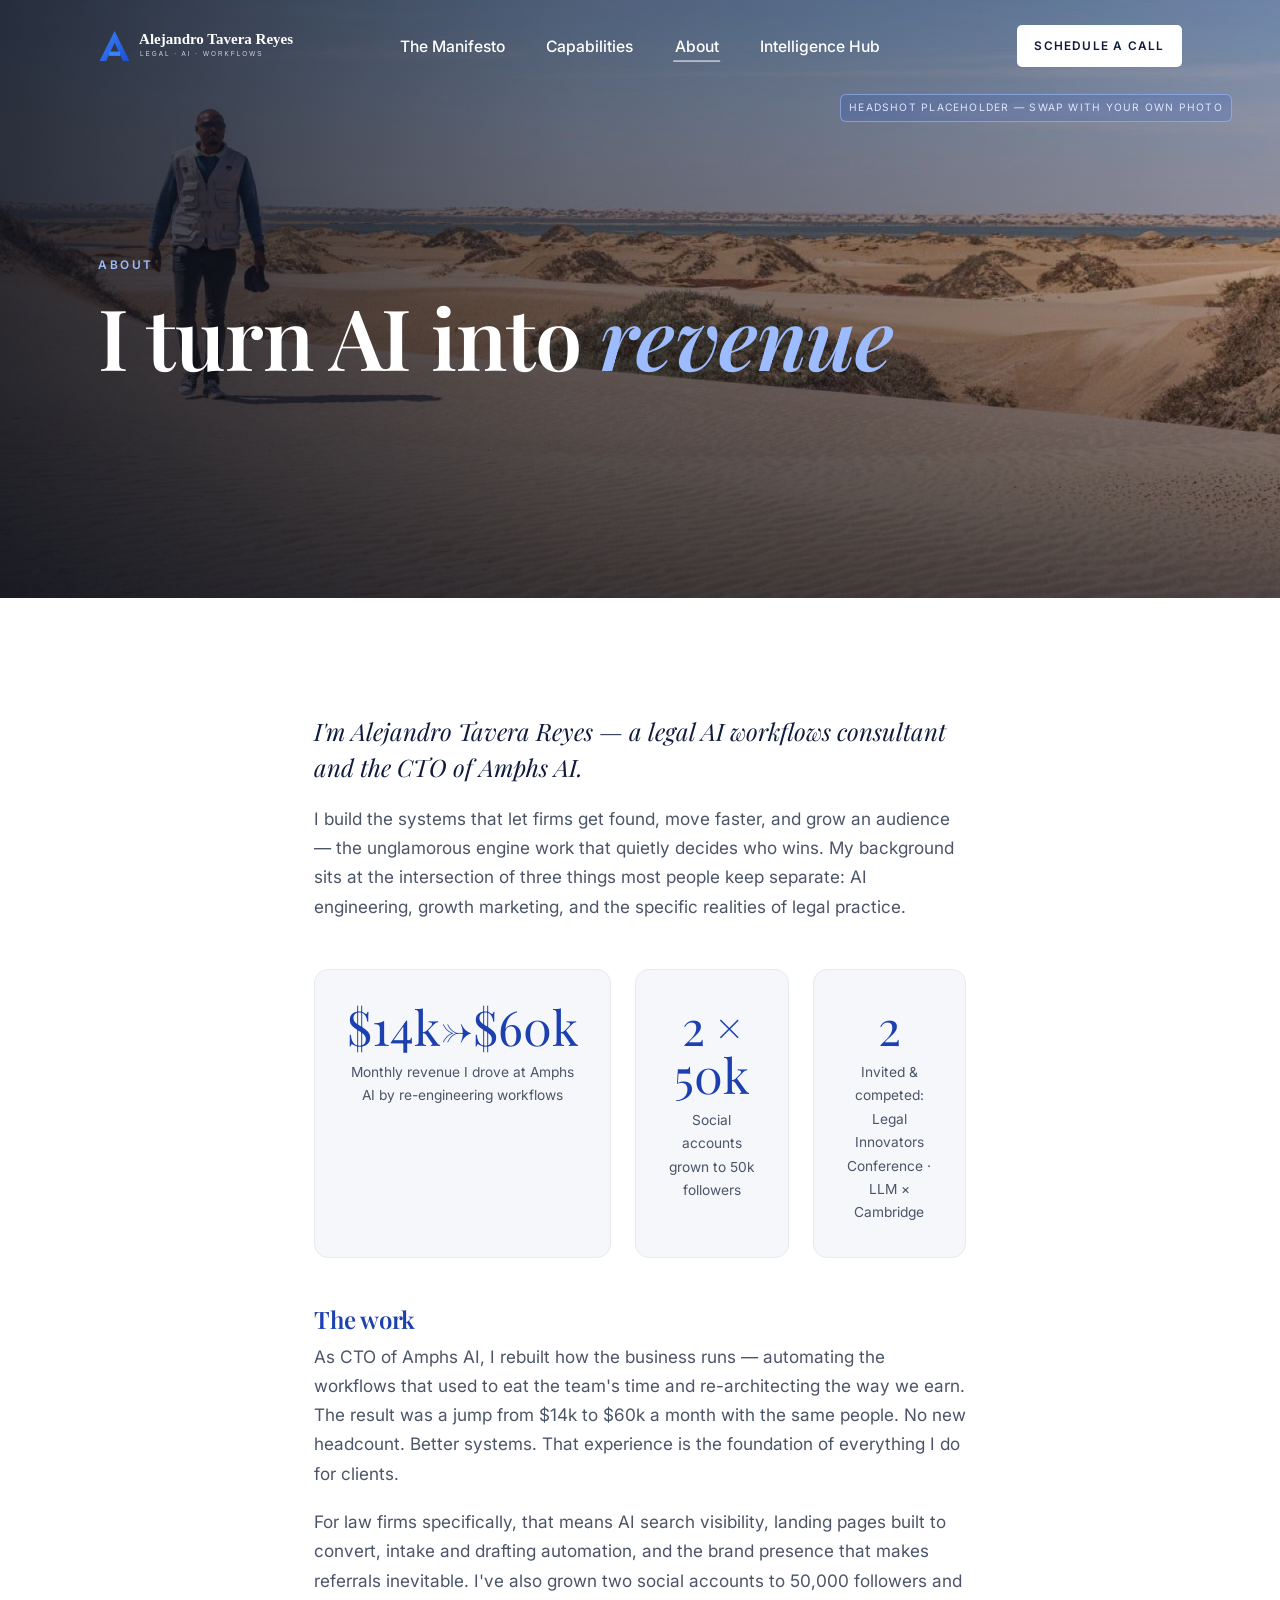
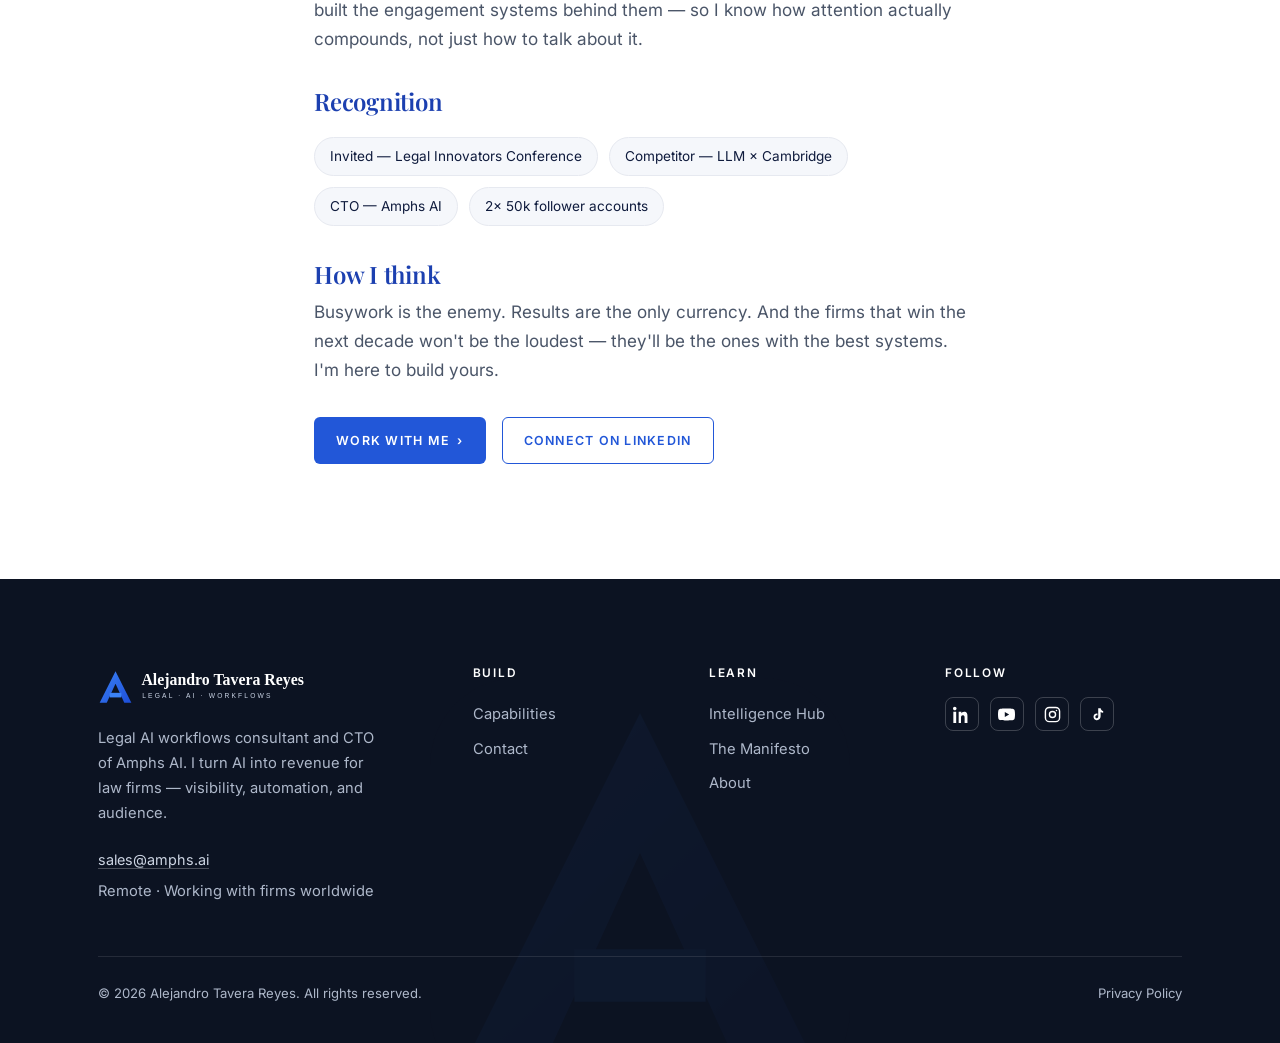
==== commit f1cc8373: "Nav bar: match venerable behavior - Transparent at top, taller (92px); on scroll fades in a dark tra" ====
--- a/about/index.html
+++ b/about/index.html
@@ -12,17 +12,16 @@
 
 <header class="site-header">
   <nav class="nav container">
-    <a href="../index.html" aria-label="Alejandro Tavera Reyes — home">
-      <img class="logo logo-light" src="../assets/logo-light.svg" alt="Alejandro Tavera Reyes">
-      <img class="logo logo-dark" src="../assets/logo-dark.svg" alt="Alejandro Tavera Reyes">
+    <a class="brand" href="../index.html" aria-label="Alejandro Tavera Reyes — home">
+      <img class="logo" src="../assets/logo-light.svg" alt="Alejandro Tavera Reyes">
     </a>
     <ul class="nav-links">
       <li><a class="nl" href="../manifesto/">The Manifesto</a></li>
       <li><a class="nl" href="../capabilities/">Capabilities</a></li>
       <li><a class="nl active" href="../about/">About</a></li>
       <li><a class="nl" href="../intelligence-hub/">Intelligence Hub</a></li>
-      <li class="nav-cta"><a class="btn" href="https://cal.com/alejandrotr">Schedule a call</a></li>
     </ul>
+    <a class="nav-cta" href="https://cal.com/alejandrotr">Schedule a call</a>
     <button class="nav-toggle" aria-label="Menu" aria-expanded="false"><span></span><span></span><span></span></button>
   </nav>
 </header>
--- a/css/styles.css
+++ b/css/styles.css
@@ -52,30 +52,25 @@
 .btn-row.center{justify-content:center}
 
 /* ---------- Header ---------- */
-.site-header{position:fixed;top:0;left:0;right:0;z-index:100;transition:background .3s,box-shadow .3s}
-.nav{display:flex;align-items:center;justify-content:space-between;height:80px}
-.nav .logo{height:34px;width:auto}
-.logo-dark{display:none}
-.nav-links{display:flex;gap:2.3rem;align-items:center}
-.nav-links a.nl{position:relative;font-size:.95rem;color:#fff;font-weight:500;padding:.35em 0;transition:color .2s}
-.nav-links a.nl::after{content:"";position:absolute;left:0;right:0;bottom:-2px;height:2px;background:currentColor;transform:scaleX(0);transform-origin:left;opacity:.5;transition:transform .28s ease,opacity .2s}
-.nav-links a.nl:hover::after{transform:scaleX(1)}            /* hover: grayish underline grows in */
+.site-header{position:fixed;top:0;left:0;right:0;z-index:100;transition:background .35s ease,box-shadow .35s ease,backdrop-filter .35s ease}
+.nav{position:relative;display:flex;align-items:center;justify-content:space-between;height:92px;transition:height .35s ease}
+.nav .logo{height:38px;width:auto}
+.logo-dark{display:none}                       /* logo stays light in both states */
+.brand{position:relative;z-index:2;flex:0 0 auto}
+/* links centered across the bar */
+.nav-links{position:absolute;left:50%;top:50%;transform:translate(-50%,-50%);display:flex;gap:2.4rem;align-items:center}
+.nav-links a.nl{position:relative;font-size:.98rem;color:#fff;font-weight:500;padding:.4em .1em;transition:color .2s}
+.nav-links a.nl::after{content:"";position:absolute;left:0;right:0;bottom:0;height:1.5px;background:#fff;transform:scaleX(0);transform-origin:center;opacity:.6;transition:transform .3s ease,opacity .2s}
+.nav-links a.nl:hover::after{transform:scaleX(1)}            /* hover: underline grows from center, grayish */
 .nav-links a.nl.active::after{transform:scaleX(1);opacity:1} /* active: solid underline */
-/* Schedule a call = understated outline button */
-.nav-cta{margin-left:.6rem}
-.nav-cta .btn{border-color:rgba(255,255,255,.55);color:#fff;background:transparent}
-.nav-cta .btn:hover{background:#fff;color:var(--ink);border-color:#fff}
-/* scrolled = white header, dark links */
-.site-header.scrolled{background:#fff;box-shadow:0 1px 0 var(--line),0 8px 30px -18px rgba(15,27,61,.25)}
-.site-header.scrolled .nav-links a.nl{color:var(--ink)}
-.site-header.scrolled .nav-links a.nl.active{color:var(--accent)}
-.site-header.scrolled .logo-light{display:none}
-.site-header.scrolled .logo-dark{display:block}
-.site-header.scrolled .nav-cta .btn{border-color:var(--line);color:var(--ink)}
-.site-header.scrolled .nav-cta .btn:hover{background:var(--accent);color:#fff;border-color:var(--accent)}
-.nav-toggle{display:none;background:none;border:0;cursor:pointer;width:34px;height:30px;flex-direction:column;justify-content:center;gap:6px;z-index:120}
+/* Schedule a call = solid white button, dark text (both states) */
+.nav-cta{position:relative;z-index:2;flex:0 0 auto;display:inline-flex;align-items:center;background:#fff;color:var(--ink);font-family:var(--sans);font-weight:600;font-size:.74rem;text-transform:uppercase;letter-spacing:.1em;padding:.9em 1.5em;border-radius:5px;transition:background .2s,transform .2s}
+.nav-cta:hover{background:#e9eefb}
+/* scrolled = translucent dark grey bar fades in; nav shrinks slightly */
+.site-header.scrolled{background:rgba(11,17,30,.82);backdrop-filter:blur(12px);box-shadow:0 1px 0 rgba(255,255,255,.07)}
+.site-header.scrolled .nav{height:74px}
+.nav-toggle{position:relative;z-index:2;display:none;background:none;border:0;cursor:pointer;width:34px;height:30px;flex-direction:column;justify-content:center;gap:6px}
 .nav-toggle span{display:block;height:2px;width:26px;background:#fff;transition:.3s}
-.site-header.scrolled .nav-toggle span{background:var(--ink)}
 
 /* ---------- Hero (full-bleed media, white text) ---------- */
 .hero{position:relative;min-height:90vh;display:flex;align-items:flex-end;overflow:hidden}
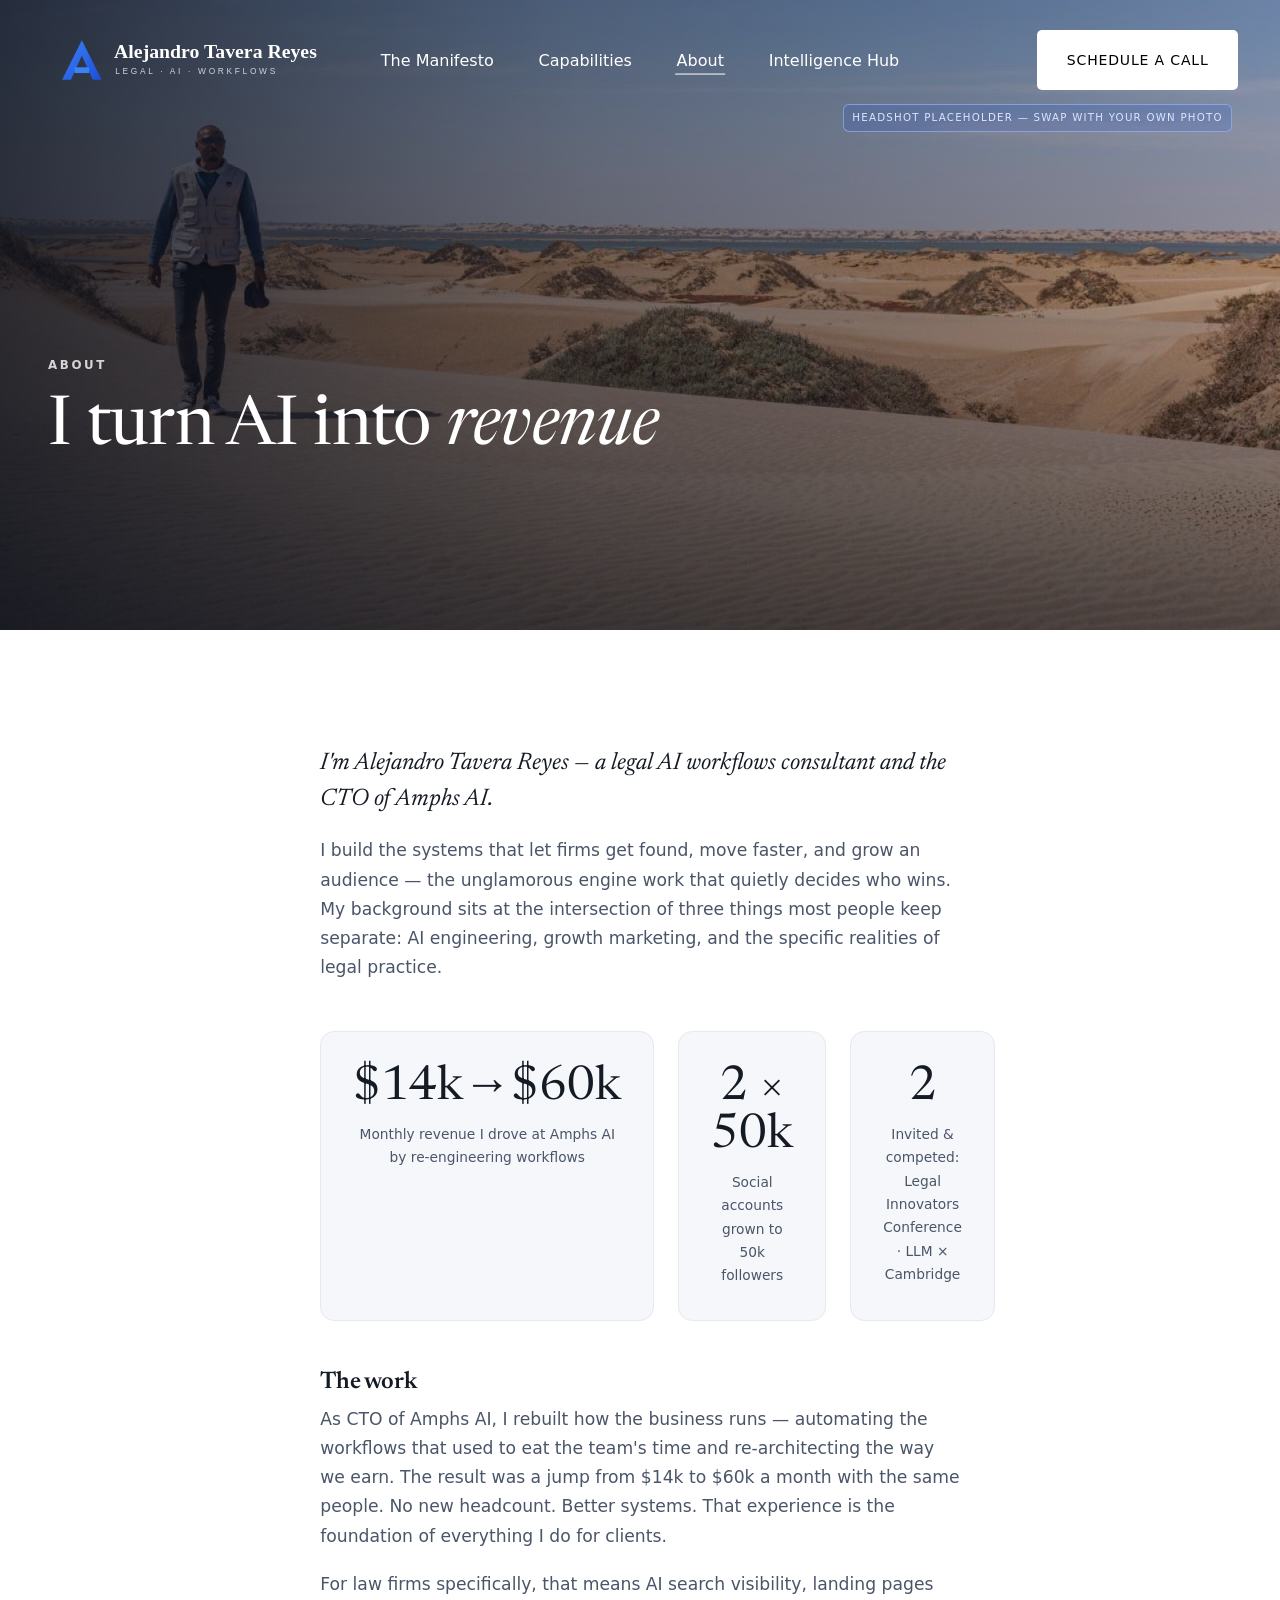
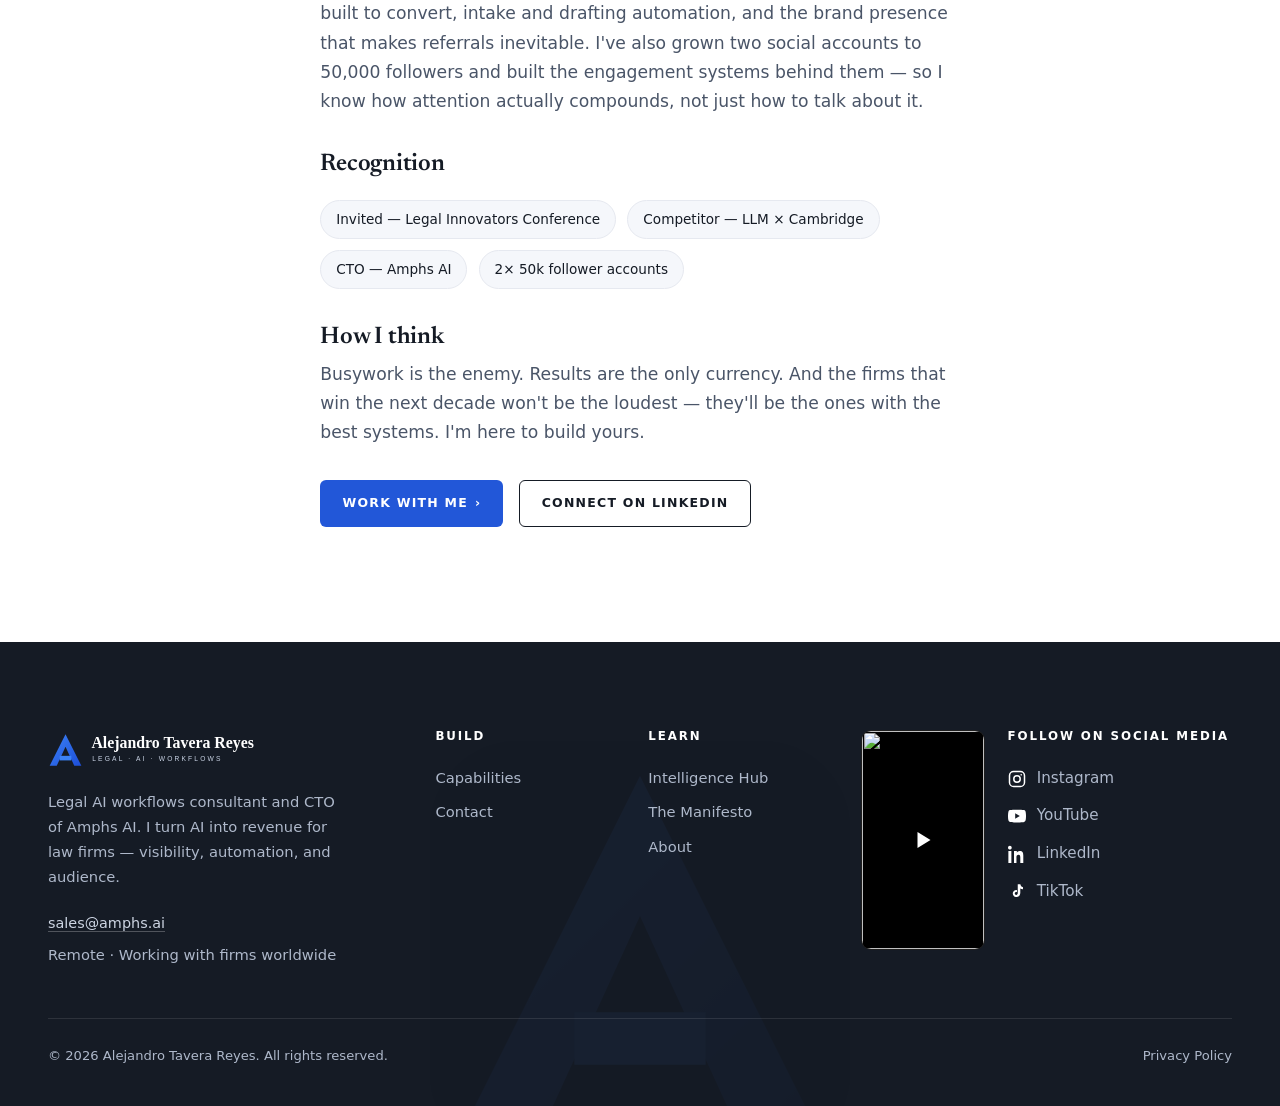
==== commit 66e87ef0: "Refine to match venerable: footer video facade, full-width footer/testimonial, problem+pillars conne" ====
--- a/about/index.html
+++ b/about/index.html
@@ -5,10 +5,17 @@
 <meta name="viewport" content="width=device-width, initial-scale=1.0">
 <title>About — Alejandro Tavera Reyes</title>
 <meta name="description" content="Alejandro Tavera Reyes — legal AI workflows consultant and CTO of Amphs AI. From $14k to $60k a month by re-engineering workflows.">
+<meta property="og:type" content="website">
+<meta property="og:title" content="About — Alejandro Tavera Reyes">
+<meta property="og:description" content="Alejandro Tavera Reyes — legal AI workflows consultant and CTO of Amphs AI. From $14k to $60k a month by re-engineering workflows.">
+<meta property="og:image" content="https://alejandrotaverareyes.github.io/alejandro-website/assets/desert-1.jpg">
+<meta property="og:url" content="https://alejandrotaverareyes.github.io/alejandro-website/about/">
+<meta name="twitter:card" content="summary_large_image">
+<meta name="twitter:image" content="https://alejandrotaverareyes.github.io/alejandro-website/assets/desert-1.jpg">
 <link rel="icon" href="../assets/mark.svg" type="image/svg+xml">
-<link rel="stylesheet" href="../css/styles.css">
+<link rel="stylesheet" href="../css/styles.css?v=10">
 </head>
-<body>
+<body class="sub">
 
 <header class="site-header">
   <nav class="nav container">
@@ -26,8 +33,7 @@
   </nav>
 </header>
 
-<main>
-  <section class="hero page">
+<section class="hero page">
     <span class="video-flag">Headshot placeholder — swap with your own photo</span>
     <div class="hero-media"><img src="../assets/desert-1.jpg" alt="" aria-hidden="true"></div>
     <div class="container">
@@ -35,6 +41,8 @@
       <h1>I turn AI into <em>revenue</em></h1>
     </div>
   </section>
+  <div class="over">
+  <main>
 
   <section>
     <div class="container prose">
@@ -81,19 +89,23 @@
       </div>
       <div class="foot-col"><h4>Build</h4><a href="../capabilities/">Capabilities</a><a href="../contact/">Contact</a></div>
       <div class="foot-col"><h4>Learn</h4><a href="../intelligence-hub/">Intelligence Hub</a><a href="../manifesto/">The Manifesto</a><a href="../about/">About</a></div>
-      <div class="foot-col">
-        <h4>Follow</h4>
-        <div class="foot-social">
-          <a href="https://www.linkedin.com/in/alejandro-tavera-reyes-49116b320/" target="_blank" rel="noopener" aria-label="LinkedIn"><svg viewBox="0 0 24 24" fill="currentColor"><path d="M4.98 3.5C4.98 4.88 3.87 6 2.5 6S0 4.88 0 3.5 1.12 1 2.5 1 4.98 2.12 4.98 3.5zM.5 8h4V24h-4V8zM8 8h3.8v2.2h.05c.53-1 1.83-2.2 3.77-2.2 4.03 0 4.78 2.65 4.78 6.1V24h-4v-7.1c0-1.7-.03-3.9-2.38-3.9-2.38 0-2.75 1.86-2.75 3.78V24H8V8z"/></svg></a>
-          <a href="https://www.youtube.com/@alejandrotaverareyes" target="_blank" rel="noopener" aria-label="YouTube"><svg viewBox="0 0 24 24" fill="currentColor"><path d="M23.5 6.2a3 3 0 0 0-2.1-2.1C19.5 3.5 12 3.5 12 3.5s-7.5 0-9.4.6A3 3 0 0 0 .5 6.2 31 31 0 0 0 0 12a31 31 0 0 0 .5 5.8 3 3 0 0 0 2.1 2.1c1.9.6 9.4.6 9.4.6s7.5 0 9.4-.6a3 3 0 0 0 2.1-2.1A31 31 0 0 0 24 12a31 31 0 0 0-.5-5.8zM9.6 15.6V8.4l6.2 3.6-6.2 3.6z"/></svg></a>
-          <a href="#" rel="noopener" aria-label="Instagram"><svg viewBox="0 0 24 24" fill="none" stroke="currentColor" stroke-width="2"><rect x="2" y="2" width="20" height="20" rx="5.5"/><circle cx="12" cy="12" r="4.3"/><circle cx="17.6" cy="6.4" r="1.1" fill="currentColor" stroke="none"/></svg></a>
-          <a href="#" rel="noopener" aria-label="TikTok"><svg viewBox="0 0 24 24" fill="currentColor"><path d="M16.5 3c.3 2.1 1.5 3.6 3.5 3.9v2.6c-1.3.1-2.5-.3-3.6-1v6.1c0 3.4-2.7 5.9-5.9 5.4-2.6-.4-4.3-2.6-4.1-5.2.2-2.4 2.3-4.3 4.7-4.2.3 0 .5 0 .8.1v2.7c-.3-.1-.6-.2-.9-.2-1.2 0-2.1 1-2 2.2.1 1.1 1 1.9 2.1 1.8 1.1-.1 1.9-1 1.9-2.1V3h3z"/></svg></a>
+      <div class="foot-col foot-follow">
+        <div class="foot-short">
+          <button class="yt-lite" type="button" data-yt="fDhfNirwVl4" aria-label="Play: 3 Major AI legal players"><img src="https://i.ytimg.com/vi/fDhfNirwVl4/hqdefault.jpg" alt="" loading="lazy" decoding="async"><span class="yt-play" aria-hidden="true"></span></button>
+        </div>
+        <div class="foot-social-col">
+          <h4>Follow on social media</h4>
+          <a href="#" rel="noopener" aria-label="Instagram"><svg viewBox="0 0 24 24" fill="none" stroke="currentColor" stroke-width="2"><rect x="2" y="2" width="20" height="20" rx="5.5"/><circle cx="12" cy="12" r="4.3"/><circle cx="17.6" cy="6.4" r="1.1" fill="currentColor" stroke="none"/></svg><span>Instagram</span></a>
+          <a href="https://www.youtube.com/@alejandrotaverareyes" target="_blank" rel="noopener" aria-label="YouTube"><svg viewBox="0 0 24 24" fill="currentColor"><path d="M23.5 6.2a3 3 0 0 0-2.1-2.1C19.5 3.5 12 3.5 12 3.5s-7.5 0-9.4.6A3 3 0 0 0 .5 6.2 31 31 0 0 0 0 12a31 31 0 0 0 .5 5.8 3 3 0 0 0 2.1 2.1c1.9.6 9.4.6 9.4.6s7.5 0 9.4-.6a3 3 0 0 0 2.1-2.1A31 31 0 0 0 24 12a31 31 0 0 0-.5-5.8zM9.6 15.6V8.4l6.2 3.6-6.2 3.6z"/></svg><span>YouTube</span></a>
+          <a href="https://www.linkedin.com/in/alejandro-tavera-reyes-49116b320/" target="_blank" rel="noopener" aria-label="LinkedIn"><svg viewBox="0 0 24 24" fill="currentColor"><path d="M4.98 3.5C4.98 4.88 3.87 6 2.5 6S0 4.88 0 3.5 1.12 1 2.5 1 4.98 2.12 4.98 3.5zM.5 8h4V24h-4V8zM8 8h3.8v2.2h.05c.53-1 1.83-2.2 3.77-2.2 4.03 0 4.78 2.65 4.78 6.1V24h-4v-7.1c0-1.7-.03-3.9-2.38-3.9-2.38 0-2.75 1.86-2.75 3.78V24H8V8z"/></svg><span>LinkedIn</span></a>
+          <a href="#" rel="noopener" aria-label="TikTok"><svg viewBox="0 0 24 24" fill="currentColor"><path d="M16.5 3c.3 2.1 1.5 3.6 3.5 3.9v2.6c-1.3.1-2.5-.3-3.6-1v6.1c0 3.4-2.7 5.9-5.9 5.4-2.6-.4-4.3-2.6-4.1-5.2.2-2.4 2.3-4.3 4.7-4.2.3 0 .5 0 .8.1v2.7c-.3-.1-.6-.2-.9-.2-1.2 0-2.1 1-2 2.2.1 1.1 1 1.9 2.1 1.8 1.1-.1 1.9-1 1.9-2.1V3h3z"/></svg><span>TikTok</span></a>
         </div>
       </div>
     </div>
     <div class="foot-bottom"><span>© 2026 Alejandro Tavera Reyes. All rights reserved.</span><a href="../privacy-policy/">Privacy Policy</a></div>
   </div>
 </footer>
-<script src="../js/main.js"></script>
+  </div><!-- /.over -->
+<script src="../js/main.js?v=10"></script>
 </body>
 </html>
--- a/css/styles.css
+++ b/css/styles.css
@@ -1,26 +1,28 @@
 /* Alejandro Tavera Reyes — light site, blue type/accents (template: venerable.law) */
-@import url('https://fonts.googleapis.com/css2?family=Inter:wght@400;500;600;700&family=Playfair+Display:ital,wght@0,500;0,600;0,700;1,500;1,600&display=swap');
+@import url('https://api.fontshare.com/v2/css?f[]=general-sans@400,500,600&display=swap');
+@import url('https://fonts.googleapis.com/css2?family=Newsreader:ital,opsz,wght@0,6..72,400;0,6..72,500;0,6..72,600;1,6..72,500;1,6..72,600&display=swap');
 
 :root{
   --bg:#ffffff; --bg-alt:#f5f7fb;
-  --ink:#0f1b3d;            /* strong dark navy text */
+  --ink:#151b25;            /* near-black ink (= page dark color) */
   --body:#4a5568;           /* gray body copy */
-  --muted:#9aa3b2;          /* faded gray (old/secondary) */
-  --heading:#1c40b0;        /* BLUE serif headings */
-  --accent:#2257d8;         /* blue accent: buttons, icons, dividers, checks */
+  --muted:#828589;          /* faded grey */
+  --heading:#151b25;        /* headings are BLACK; blue is for ICONS only */
+  --accent:#2257d8;         /* blue — ICONS ONLY */
   --accent-hover:#1a45b3;
   --line:#e6e9f0;
-  --dark:#0c1322;           /* dark bands / testimonial / footer */
-  --dark-2:#080d18;
+  --dark:#151b25;           /* the page dark color (bands / testimonial / footer / overscroll) */
+  --dark-2:#10151d;
   --on-dark:#ffffff; --on-dark-muted:#aeb8ca;
-  --serif:'Playfair Display',Georgia,serif;
-  --sans:'Inter',system-ui,-apple-system,Segoe UI,Roboto,sans-serif;
-  --container:1180px;
+  --serif:'Newsreader',Georgia,serif;
+  --sans:'General Sans','Inter',system-ui,-apple-system,Segoe UI,Roboto,sans-serif;
+  --container:1380px;  /* wide content band — fills the page */
 }
 
 *{box-sizing:border-box;margin:0;padding:0}
 html{scroll-behavior:smooth}
-body{background:var(--bg);color:var(--body);font-family:var(--sans);font-size:1.0625rem;line-height:1.7;-webkit-font-smoothing:antialiased;overflow-x:hidden}
+html{background:#151b25;overscroll-behavior:none}  /* no rubber-band; dark bg behind any overscroll */
+body{background:var(--bg);color:var(--body);font-family:var(--sans);font-size:1.0625rem;line-height:1.7;-webkit-font-smoothing:antialiased;overflow-x:hidden;overscroll-behavior-y:none}
 img,svg,video,iframe{max-width:100%;display:block}
 a{color:inherit;text-decoration:none}
 ul{list-style:none}
@@ -31,9 +33,9 @@
 h2{font-size:clamp(2rem,4.4vw,3.4rem)}
 h3{font-size:1.5rem}
 p{color:var(--body)}
-.eyebrow{font-size:.74rem;text-transform:uppercase;letter-spacing:.22em;color:var(--accent);font-weight:600;margin-bottom:1.1rem}
+.eyebrow{font-size:.74rem;text-transform:uppercase;letter-spacing:.22em;color:var(--muted);font-weight:600;margin-bottom:1.1rem}
 .lead{font-size:1.15rem;color:var(--body)}
-.accent{color:var(--accent)}
+.accent{color:inherit;text-decoration:underline;text-underline-offset:2px}
 .center{text-align:center}
 .section-head{max-width:62ch;margin:0 auto;text-align:center}
 .section-head .lead{margin-top:1.2rem;color:var(--body)}
@@ -44,51 +46,114 @@
 .btn:hover .arw{transform:translateX(4px)}
 .btn-primary{background:var(--accent);color:#fff}
 .btn-primary:hover{background:var(--accent-hover)}
-.btn-outline{background:transparent;color:var(--accent);border-color:var(--accent)}
-.btn-outline:hover{background:var(--accent);color:#fff}
+.btn-outline{background:transparent;color:var(--ink);border-color:var(--ink)}
+.btn-outline:hover{background:var(--ink);color:#fff}
 .btn-light{background:#fff;color:var(--ink)}
 .btn-light:hover{background:#eef2fb}
 .btn-row{display:flex;gap:1rem;flex-wrap:wrap;margin-top:2rem}
 .btn-row.center{justify-content:center}
 
 /* ---------- Header ---------- */
-.site-header{position:fixed;top:0;left:0;right:0;z-index:100;transition:background .35s ease,box-shadow .35s ease,backdrop-filter .35s ease}
-.nav{position:relative;display:flex;align-items:center;justify-content:space-between;height:92px;transition:height .35s ease}
-.nav .logo{height:38px;width:auto}
-.logo-dark{display:none}                       /* logo stays light in both states */
+/* fixed wrapper provides the inset; the bar is .nav (bigger + wider) */
+.site-header{position:fixed;top:0;left:0;right:0;z-index:100;padding:14px clamp(14px,2.4vw,28px)}
+/* transparent at the very top; glass tint (#151b25 + blur) dissolves IN only on scroll — no border */
+.site-header .nav{position:relative;max-width:1560px;margin:0 auto;width:100%;display:flex;align-items:center;justify-content:space-between;height:92px;padding:0 14px 0 32px;border-radius:8px;
+  background:transparent;border:0;
+  -webkit-backdrop-filter:blur(0);backdrop-filter:blur(0);
+  transition:height .35s ease,background .35s ease,backdrop-filter .35s ease,box-shadow .35s ease}
+.site-header.scrolled .nav{height:70px;background:rgba(21,27,37,.6);
+  -webkit-backdrop-filter:blur(16px) saturate(120%);backdrop-filter:blur(16px) saturate(120%);
+  box-shadow:0 16px 44px -20px rgba(0,0,0,.55)}
+.nav .logo{height:50px;width:auto}            /* logo constant */
+.logo-dark{display:none}
 .brand{position:relative;z-index:2;flex:0 0 auto}
-/* links centered across the bar */
-.nav-links{position:absolute;left:50%;top:50%;transform:translate(-50%,-50%);display:flex;gap:2.4rem;align-items:center}
-.nav-links a.nl{position:relative;font-size:.98rem;color:#fff;font-weight:500;padding:.4em .1em;transition:color .2s}
-.nav-links a.nl::after{content:"";position:absolute;left:0;right:0;bottom:0;height:1.5px;background:#fff;transform:scaleX(0);transform-origin:center;opacity:.6;transition:transform .3s ease,opacity .2s}
-.nav-links a.nl:hover::after{transform:scaleX(1)}            /* hover: underline grows from center, grayish */
-.nav-links a.nl.active::after{transform:scaleX(1);opacity:1} /* active: solid underline */
-/* Schedule a call = solid white button, dark text (both states) */
-.nav-cta{position:relative;z-index:2;flex:0 0 auto;display:inline-flex;align-items:center;background:#fff;color:var(--ink);font-family:var(--sans);font-weight:600;font-size:.74rem;text-transform:uppercase;letter-spacing:.1em;padding:.9em 1.5em;border-radius:5px;transition:background .2s,transform .2s}
+/* links centered across the bar — General Sans 400, 16/26; white default, grey on hover */
+.nav-links{position:absolute;left:50%;top:50%;transform:translate(-50%,-50%);display:flex;gap:2.6rem;align-items:center}
+.nav-links a.nl{position:relative;font-family:var(--sans);font-weight:400;font-size:16px;line-height:26px;color:#fff;padding:.25em .1em;transition:color .2s}
+.nav-links a.nl:hover{color:#828589}
+.nav-links a.nl.active{color:#fff}
+.nav-links a.nl::after{content:"";position:absolute;left:0;right:0;bottom:-1px;height:1.5px;background:#fff;transform:scaleX(0);transform-origin:center;opacity:.55;transition:transform .3s ease,opacity .2s}
+.nav-links a.nl:hover::after{transform:scaleX(1)}
+.nav-links a.nl.active::after{transform:scaleX(1);opacity:1}
+/* Schedule a call = solid white button — General Sans 500, 14/24, black text */
+/* big at top (nearly fills the bar height, thin margin, less-rounded), shrinks on scroll */
+.nav-cta{position:relative;z-index:2;flex:0 0 auto;display:inline-flex;align-items:center;background:#fff;color:#000;font-family:var(--sans);font-weight:500;font-size:14px;line-height:24px;text-transform:uppercase;letter-spacing:.06em;padding:1.3em 2.1em;border-radius:5px;transition:background .2s,padding .35s ease,font-size .35s ease}
 .nav-cta:hover{background:#e9eefb}
-/* scrolled = translucent dark grey bar fades in; nav shrinks slightly */
-.site-header.scrolled{background:rgba(11,17,30,.82);backdrop-filter:blur(12px);box-shadow:0 1px 0 rgba(255,255,255,.07)}
-.site-header.scrolled .nav{height:74px}
+.site-header.scrolled .nav-cta{padding:.75em 1.55em;font-size:13px}
 .nav-toggle{position:relative;z-index:2;display:none;background:none;border:0;cursor:pointer;width:34px;height:30px;flex-direction:column;justify-content:center;gap:6px}
 .nav-toggle span{display:block;height:2px;width:26px;background:#fff;transition:.3s}
 
 /* ---------- Hero (full-bleed media, white text) ---------- */
 .hero{position:relative;min-height:90vh;display:flex;align-items:flex-end;overflow:hidden}
 .hero.page{min-height:62vh}
+/* HOME + inner pages: hero is pinned full-screen; the page scrolls up over it */
+.home .hero,.sub .hero{position:fixed;top:0;left:0;width:100%;height:100vh;min-height:0;z-index:0}
+/* padding (not margin) so the 100vh hero spacer counts toward scroll height; content-box clip keeps that area transparent so the fixed hero shows through */
+.home .over,.sub .over{position:relative;z-index:1;padding-top:100vh;background:var(--bg);background-clip:content-box}
+/* inner pages: hero clearly shorter than the home page */
+.sub .hero{height:70vh}
+.sub .over{padding-top:70vh}
+/* The Manifesto: solid dark page (never shows the image or white behind it); the HERO IMAGE fades down into that dark */
+.manifesto{background:var(--dark)}
+.manifesto .over{background:var(--dark);background-clip:content-box}
+.manifesto .hero-media::after{background:linear-gradient(0deg,var(--dark) 0%,rgba(21,27,37,.6) 16%,rgba(21,27,37,0) 52%)}
+/* dark-page recolours for the rebuilt manifesto sections (philosophy / 4 lanes / precision) */
+.manifesto .section-head h2{color:#fff}
+.manifesto .lead{color:#cdd5e3}
+.manifesto .pillar .ptitle,.manifesto .pillar .pone{color:#fff}
+.manifesto .pillar p{color:var(--on-dark-muted)}
+.manifesto .pillar ul li{color:#cdd5e3;border-top-color:rgba(255,255,255,.12)}
+/* nudge the inner-page hero headline down a little */
+.sub .hero .container{padding-bottom:clamp(30px,4vw,52px)}
 .hero-media{position:absolute;inset:0;z-index:0}
 .hero-media img,.hero-media video{width:100%;height:100%;object-fit:cover}
 .hero-media::after{content:"";position:absolute;inset:0;background:linear-gradient(90deg,rgba(8,13,24,.82) 0%,rgba(8,13,24,.5) 45%,rgba(8,13,24,.25) 100%),linear-gradient(0deg,rgba(8,13,24,.55),transparent 55%)}
-.hero .container{position:relative;z-index:2;padding-bottom:clamp(54px,8vw,104px);padding-top:140px;width:100%}
-.hero h1{color:#fff;font-size:clamp(2.6rem,6.6vw,5.4rem);max-width:16ch;line-height:1.03}
-.hero h1 em{font-style:italic;color:#9dbcff;font-weight:600}
-.hero .eyebrow{color:#9dbcff}
+.hero .container{position:relative;z-index:2;max-width:1660px;padding-bottom:clamp(54px,8vw,104px);padding-top:140px;width:100%}
+.hero h1{color:#fff;font-size:68px;line-height:71px;font-weight:400}     /* Newsreader 400, 68/71 */
+.hero h1 em{font-style:italic;color:#fff;font-weight:400}
+.hero .eyebrow{color:rgba(255,255,255,.8)}
 .hero-sub{color:#e7ecf6;font-size:clamp(1.1rem,1.8vw,1.4rem);margin-top:1.1rem;max-width:48ch}
 .hero .btn-row{margin-top:1.8rem}
-.video-flag{position:absolute;top:94px;right:clamp(20px,5vw,48px);z-index:3;background:rgba(34,87,216,.18);border:1px solid rgba(157,188,255,.6);color:#dce6ff;font-size:.64rem;text-transform:uppercase;letter-spacing:.12em;padding:.4em .8em;border-radius:6px}
+/* hero layout: headline far-left, paragraph + button far-right (pushed to the sides) */
+.hero-grid{display:flex;justify-content:space-between;align-items:flex-end;gap:3rem}
+.hero-grid .rotator{flex:0 1 700px;max-width:700px;margin-bottom:13vh}   /* left headline raised toward center */
+.hero-aside{flex:0 1 360px;max-width:360px;margin-bottom:0}              /* right text dropped to the bottom */
+.hero-aside p{font-family:var(--sans);font-weight:400;font-size:18px;line-height:25px;color:#fff}  /* General Sans 400, 18/25 */
+.hero-aside .btn-row{margin-top:1.6rem}
+/* headline motion: each LINE rises from its own ground (per-line mask), staggered + slow */
+.rotator{display:flex;flex-direction:column;align-items:flex-start}
+.rt-line{display:block;overflow:hidden;padding:0 .06em}
+.rt-line-i{display:block;transform:translateY(0);transition:transform 1.1s cubic-bezier(.22,1,.36,1)}
+.rt-line-i.down{transform:translateY(115%)}
+/* stagger is applied inline by JS: staggered on the rise, 0 on the exit (smooth leave) */
+.video-flag{position:absolute;top:104px;right:clamp(20px,5vw,48px);z-index:3;background:rgba(34,87,216,.18);border:1px solid rgba(157,188,255,.6);color:#dce6ff;font-size:.64rem;text-transform:uppercase;letter-spacing:.12em;padding:.4em .8em;border-radius:6px}
 
 /* ---------- Problem (white, centered, 3 cols) ---------- */
-.divider-dot{width:1px;height:46px;background:var(--line);margin:2.5rem auto 0;position:relative}
-.divider-dot::after{content:"";position:absolute;bottom:-4px;left:-3.5px;width:8px;height:8px;border-radius:50%;background:var(--accent)}
+/* PROBLEM section — exact fonts, more spacing, 4-line connector with dark square node */
+.problem{padding-top:clamp(48px,7vw,96px);padding-bottom:clamp(80px,11vw,150px)}
+.problem .eyebrow{font-family:var(--sans);font-weight:400;font-size:14px;line-height:16px;color:#000;letter-spacing:.18em;margin-bottom:1.6rem}
+.problem .section-head h2{font-family:var(--serif);font-weight:400;font-size:60px;line-height:63px;color:#000}
+.problem .col .ic{margin:0 auto 1.6rem}
+.problem .col h3{font-family:var(--sans);font-weight:600;font-size:20px;line-height:30px;color:#000;margin-bottom:0}
+.problem .col p{font-family:var(--sans);font-weight:400;font-size:17px;line-height:27px;color:#000;margin-top:clamp(7rem,13vh,11rem)}  /* lots of space subtitle -> body */
+.problem .container{max-width:var(--container)}            /* same width as every other section — no extra-wide band */
+.problem .cols-3{margin-top:0;gap:0}                       /* columns flush; dividers land on the boundaries (matches venerable) */
+.problem .col{padding:0 clamp(1.4rem,5vw,4.5rem)}          /* generous inset — text sits centered with white space each side (matches venerable) */
+/* connector: horizontal bus + stem + black square node (above the columns) */
+/* connector lines + columns share one coordinate system (.tree) */
+.tree{position:relative;margin-top:clamp(.2rem,.6vw,.5rem)}
+.tree>span{position:absolute;display:block}
+/* order: stem FIRST, then horizontal, then the drops */
+.c-stem{left:50%;top:0;width:1px;height:96px;background:linear-gradient(to bottom,transparent,var(--line) 8%);transform:translateX(-50%) scaleY(0);transform-origin:top;transition:transform .6s ease}   /* stem starts right under the title */
+.c-node{left:50%;top:91px;width:8px;height:8px;background:var(--accent);transform:translate(-50%,0) scale(0);transition:transform .35s ease .55s}   /* blue square */
+.c-horiz{left:-2%;right:-2%;top:95px;height:1px;background:linear-gradient(to right,transparent,var(--line) 5%,var(--line) 95%,transparent);transform:scaleX(0);transform-origin:center;transition:transform .75s ease .55s}   /* spans the column band + a touch past each edge */
+.c-drop{top:96px;width:1px;height:540px;background:linear-gradient(to bottom,var(--line),var(--line) 38%,transparent);transform:translateX(-50%) scaleY(0);transform-origin:top;transition:transform 1.6s cubic-bezier(.18,.72,.12,1) 1s}   /* soft taper toward the bottom; slow decelerating finish */
+.c-d1{left:0}.c-d2{left:33.333%}.c-d3{left:66.667%}.c-d4{left:100%}   /* tied to the 3-column grid: outer edges + two gutter centers */
+.tree .cols-3{padding-top:178px}   /* clear gap between the horizontal line and the icons */
+.problem.in .c-stem,.pillars-sec.in .c-stem{transform:translateX(-50%) scaleY(1)}
+.problem.in .c-node,.pillars-sec.in .c-node{transform:translate(-50%,0) scale(1)}
+.problem.in .c-horiz,.pillars-sec.in .c-horiz{transform:scaleX(1)}
+.problem.in .c-drop,.pillars-sec.in .c-drop{transform:translateX(-50%) scaleY(1)}
 .cols-3{display:grid;grid-template-columns:repeat(3,1fr);gap:3rem;margin-top:3.5rem;text-align:center}
 .cols-3 .col .ic{margin:0 auto 1.2rem}
 .cols-3 .col h3{color:var(--ink);font-size:1.2rem;margin-bottom:.7rem}
@@ -103,13 +168,25 @@
 .feature-media::after{content:"";position:absolute;inset:0;background:linear-gradient(90deg,rgba(8,13,24,.85),rgba(8,13,24,.3))}
 /* default: heading top-left, support bottom-left (the "Go beyond" band) */
 .feature .feature-inner{position:relative;z-index:2;width:100%;display:flex;flex-direction:column;justify-content:space-between;padding-top:clamp(90px,12vw,150px);padding-bottom:clamp(60px,8vw,110px)}
-.feature h2{color:#fff;max-width:14ch}
+.feature h2{font-family:var(--serif);font-weight:400;font-size:clamp(2.4rem,5vw,60px);line-height:1.05;color:#fff;max-width:580px}   /* Newsreader 400, 60/63 — wide wrap like venerable */
 .feature .feature-foot{max-width:480px}
-.feature .feature-foot .fl{color:#fff;font-weight:600;font-size:1.05rem;margin-bottom:.7rem}
-.feature .feature-foot p{color:#dbe2ee;font-size:.97rem}
+.feature .feature-foot .fl{color:#fff;font-family:var(--sans);font-weight:600;font-size:16px;line-height:24px;margin-bottom:.7rem}
+.feature .feature-foot p{color:#fff;font-family:var(--sans);font-weight:400;font-size:16px;line-height:24px}   /* General Sans 400, 16/24 */
 .feature .credit{position:absolute;right:clamp(20px,5vw,48px);bottom:clamp(28px,5vw,52px);z-index:2;color:#fff;text-align:right}
-.feature .credit b{display:block;font-family:var(--serif);font-size:1.1rem}
-.feature .credit span{color:var(--on-dark-muted);font-size:.85rem}
+.feature .credit b{display:block;font-family:var(--sans);font-weight:500;font-size:24px;line-height:30px;color:#fff}   /* General Sans 500, 24/30 */
+.feature .credit span{display:block;font-family:var(--sans);font-weight:400;font-size:20px;line-height:30px;color:rgba(255,255,255,.5)}   /* General Sans 400, 20/30 */
+/* default (non-right) "Go beyond" band: inner overlays the whole band (absolute) so the heading pins to the
+   top-left and the support block to the bottom-left regardless of the image's height; hugs the left edge. */
+.home .feature:not(.right){display:block}
+.home .feature:not(.right) .feature-inner{position:absolute;inset:0;max-width:none;padding:clamp(34px,4.5vw,56px) clamp(24px,4vw,72px) clamp(28px,5vw,52px)}   /* bottom padding matches credit's bottom offset so the button lines up with it */
+/* scroll-in: title rises (like the hero), support fades in; the credit stays static */
+.home .feature:not(.right) h2{overflow:hidden}
+.home .feature:not(.right) h2 .rise{display:block;transform:translateY(110%);transition:transform 1.5s cubic-bezier(.22,1,.36,1)}
+.home .feature:not(.right).in h2 .rise{transform:translateY(0)}
+.home .feature:not(.right) .feature-foot{opacity:0;transform:translateY(18px);transition:opacity 1.3s ease .4s,transform 1.3s ease .4s}
+.home .feature:not(.right).in .feature-foot{opacity:1;transform:none}
+/* bigger, blue CTA sized to match the credit block */
+.feature .feature-foot .btn{font-size:.92rem;padding:1.3em 2.4em}
 /* right variant: centered block on the right (the "Blueprint" band) */
 .feature.right{align-items:center}
 .feature.right .feature-media::after{background:linear-gradient(270deg,rgba(8,13,24,.85),rgba(8,13,24,.2))}
@@ -117,17 +194,36 @@
 .feature.right .inner{max-width:520px}
 .feature.right h2{max-width:none}
 .feature.right .inner p{color:#dbe2ee;margin-top:1.2rem}
-
-/* ---------- Featured video band (light) ---------- */
-.vid{background:var(--bg-alt)}
-.vid .wrap{display:grid;grid-template-columns:1.05fr .95fr;gap:clamp(2rem,5vw,4.5rem);align-items:center}
-.vid p{margin-top:1.1rem}
-.vid .short-frame{justify-self:center;width:min(320px,78vw);aspect-ratio:9/16;border-radius:20px;overflow:hidden;border:1px solid var(--line);box-shadow:0 40px 80px -36px rgba(15,27,61,.45)}
-.vid .short-frame iframe{width:100%;height:100%;border:0}
-.vid .short-note{font-size:.82rem;color:var(--muted);margin-top:1rem}
+.feature .inner .eyebrow,.feature .t-head .eyebrow{color:rgba(255,255,255,.72)}
+/* Transformation band: centered head at top, 3-step process cards across the bottom */
+.feature.transform{flex-direction:column}
+.feature.transform .feature-media::after{background:linear-gradient(0deg,rgba(8,13,24,.9),rgba(8,13,24,.5))}
+.feature.transform .feature-inner{flex:1;justify-content:space-between;align-items:stretch;padding-top:clamp(40px,6vw,80px);padding-bottom:clamp(36px,4vw,56px)}
+.feature.transform .t-head{text-align:center;max-width:760px;margin:0 auto}
+.feature.transform .t-head .eyebrow{display:block}
+.feature.transform .t-head h2{color:#fff;max-width:none}
+.feature.transform .t-head p{color:#dbe2ee;margin-top:1.1rem}
+.feature.transform .t-head .btn-row{justify-content:center;margin-top:1.8rem}
+.steps{display:grid;grid-template-columns:repeat(3,1fr);gap:1.2rem}
+.step{background:rgba(10,14,22,.66);border:1px solid rgba(255,255,255,.1);border-radius:12px;padding:clamp(1.2rem,2vw,1.8rem)}
+.step .snum{font-family:var(--serif);font-size:1.3rem;color:rgba(255,255,255,.5)}
+.step h3{font-family:var(--serif);color:#fff;font-size:1.3rem;margin:.4rem 0 .6rem}
+.step p{color:#cdd5e3;font-size:.92rem;line-height:1.55}
 
 /* ---------- Pillars (white, 4 cols) ---------- */
 .pillars{display:grid;grid-template-columns:repeat(4,1fr);gap:2.2rem;margin-top:3.5rem}
+/* ---------- Pillars section: same spacing + heading font as the Problem section, with a between-columns connector ---------- */
+.pillars-sec{padding-top:clamp(48px,7vw,96px);padding-bottom:clamp(80px,11vw,150px)}
+.pillars-sec .container{max-width:var(--container)}
+.pillars-sec .eyebrow{font-family:var(--sans);font-weight:400;font-size:14px;line-height:16px;color:#000;letter-spacing:.18em;margin-bottom:1.6rem}
+.pillars-sec .section-head h2{font-family:var(--serif);font-weight:400;font-size:60px;line-height:63px;color:#000}
+/* connector: drops sit only in the 3 gutters between the 4 columns — none on the outside */
+.pillars-tree{margin-top:clamp(1.4rem,3vw,2.4rem)}
+.pillars-tree .pillars{gap:0;margin-top:0;padding-top:178px}     /* columns flush so drops land on exact gutters; space for the line animation */
+.pillars-tree .pillar{padding:0 clamp(1rem,2vw,2rem)}
+.pillars-tree .pillar:first-child{padding-left:0}
+.pillars-tree .pillar:last-child{padding-right:0}
+.pd1{left:25%}.pd2{left:50%}.pd3{left:75%}
 .pillar .sq{width:46px;height:46px;border-radius:8px;background:var(--accent);display:flex;align-items:center;justify-content:center;margin-bottom:1.2rem}
 .pillar .sq svg{width:24px;height:24px;color:#fff}
 .pillar .ptitle{font-family:var(--serif);color:var(--heading);font-size:1.55rem;margin-bottom:.5rem}
@@ -137,12 +233,19 @@
 .pillar ul li{font-size:.88rem;color:var(--body);padding:.5em 0;border-top:1px solid var(--line)}
 
 /* ---------- Transformation (comparison) ---------- */
-.compare{display:grid;grid-template-columns:1fr 1fr;gap:0;margin-top:3.5rem;max-width:920px;margin-left:auto;margin-right:auto;border-top:1px solid var(--line)}
+.compare{display:grid;grid-template-columns:1fr 1fr;gap:0;margin-top:3.5rem;max-width:920px;margin-left:auto;margin-right:auto;position:relative}
 .compare .ch{font-family:var(--serif);font-size:1.3rem;padding:1.4rem 1.5rem;text-align:center}
 .compare .old .ch{color:var(--muted)}
 .compare .new .ch{color:var(--heading)}
 .compare .new{border-left:1px solid var(--line)}
-.compare .r{padding:1.3rem 1.5rem;border-top:1px solid var(--line)}
+.compare .r{padding:1.3rem 1.5rem;position:relative}
+/* horizontal dividers draw outward from the centre spine when the table scrolls into view */
+.compare::before,.compare .r::before{content:"";position:absolute;top:0;left:0;right:0;height:1px;background:var(--line);transform:scaleX(0);transition:transform .7s cubic-bezier(.22,1,.36,1)}
+.compare::before{transform-origin:center}
+.compare .old .r::before{transform-origin:right}
+.compare .new .r::before{transform-origin:left}
+.compare.in::before{transform:scaleX(1)}
+.compare.in .r::before{transform:scaleX(1);transition-delay:.12s}
 .compare .old .r b{color:var(--muted);font-family:var(--sans);font-weight:600;display:block;margin-bottom:.2rem}
 .compare .old .r span{color:var(--muted);font-size:.9rem}
 .compare .new .r{display:flex;gap:.7rem}
@@ -152,10 +255,19 @@
 
 /* ---------- Testimonial (dark) ---------- */
 .testi{background:var(--dark);color:#fff}
-.testi .wrap{display:flex;align-items:center;gap:3rem;max-width:980px;margin:0 auto;text-align:center;flex-direction:column}
-.testi blockquote{font-family:var(--serif);font-style:italic;font-size:clamp(1.5rem,3.2vw,2.4rem);line-height:1.35;color:#fff;max-width:24ch}
-.testi cite{display:block;margin-top:1.4rem;font-style:normal;font-size:.82rem;letter-spacing:.16em;text-transform:uppercase;color:#9dbcff}
-.testi .btn-row{justify-content:center}
+.testi .container{max-width:none}     /* span the full width of the section, not the centered 1380 band */
+.testi .wrap{display:flex;align-items:center;gap:clamp(2rem,5vw,5rem);max-width:none;margin:0 auto;text-align:left;flex-direction:row}
+/* logo fades into the dark section like venerable's portrait: blend kills the black box, radial mask softens the edges */
+.testi-logo{flex:0 0 auto;width:clamp(220px,26vw,360px);height:auto;mix-blend-mode:lighten;-webkit-mask-image:radial-gradient(circle at 50% 50%,#000 58%,transparent 90%);mask-image:radial-gradient(circle at 50% 50%,#000 58%,transparent 90%)}
+.testi-body{flex:1;min-width:0}
+.testi blockquote{font-family:var(--serif);font-style:italic;font-size:clamp(1.8rem,3.4vw,2.85rem);line-height:1.35;color:#fff;max-width:none;overflow:hidden}
+/* scroll-in: quote rises from the ground (like the feature heading), cite + button fade in */
+.testi blockquote .rise{display:block;transform:translateY(110%);transition:transform 1.4s cubic-bezier(.22,1,.36,1)}
+.testi.in blockquote .rise{transform:translateY(0)}
+.testi cite,.testi .btn-row{opacity:0;transform:translateY(16px);transition:opacity 1.2s ease .45s,transform 1.2s ease .45s}
+.testi.in cite,.testi.in .btn-row{opacity:1;transform:none}
+.testi cite{display:block;margin-top:1.4rem;font-style:normal;font-size:.82rem;letter-spacing:.16em;text-transform:uppercase;color:rgba(255,255,255,.55)}
+.testi .btn-row{justify-content:flex-start}
 .testi .btn-primary{background:var(--accent)}
 
 /* ---------- Stats / honors (about) ---------- */
@@ -182,7 +294,7 @@
 .post .thumb{aspect-ratio:16/10;overflow:hidden}
 .post .thumb img{width:100%;height:100%;object-fit:cover}
 .post .body{padding:1.5rem}
-.post .tag{font-size:.7rem;text-transform:uppercase;letter-spacing:.14em;color:var(--accent);font-weight:600}
+.post .tag{font-size:.7rem;text-transform:uppercase;letter-spacing:.14em;color:var(--muted);font-weight:600}
 .post h3{color:var(--ink);font-size:1.2rem;margin:.6rem 0}
 .post p{font-size:.92rem}
 
@@ -224,23 +336,35 @@
 
 /* ---------- Footer (dark) ---------- */
 .site-footer{position:relative;background:var(--dark);color:var(--on-dark-muted);padding:clamp(54px,7vw,88px) 0 2.4rem;overflow:hidden}
-.foot-grid{display:grid;grid-template-columns:1.7fr 1fr 1fr 1.2fr;gap:2.4rem;position:relative;z-index:2}
+.site-footer .container{max-width:none}     /* footer content spans the full width, edge to edge */
+.foot-grid{display:grid;grid-template-columns:1.6fr .8fr .8fr 1.7fr;gap:2.4rem;position:relative;z-index:2}
 .foot-brand .logo{height:40px;margin-bottom:1.2rem}
 .foot-brand p{font-size:.92rem;max-width:32ch;color:var(--on-dark-muted)}
 .foot-contact{margin-top:1.4rem;font-size:.9rem}
 .foot-contact a{color:#cdd5e3;border-bottom:1px solid rgba(255,255,255,.25)}
-.foot-contact a:hover{color:#9dbcff;border-color:#9dbcff}
+.foot-contact a:hover{color:#fff;border-color:#fff}
 .foot-contact p{color:var(--on-dark-muted);margin-top:.4rem}
 .foot-col h4{font-size:.74rem;text-transform:uppercase;letter-spacing:.16em;color:#fff;margin-bottom:1.1rem;font-family:var(--sans);font-weight:600}
 .foot-col a{display:block;color:var(--on-dark-muted);font-size:.92rem;padding:.32em 0;transition:color .2s}
-.foot-col a:hover{color:#9dbcff}
-.foot-social{display:flex;gap:.7rem;margin-top:.4rem}
-.foot-social a{width:34px;height:34px;border:1px solid rgba(255,255,255,.2);border-radius:8px;display:flex;align-items:center;justify-content:center;color:#fff;padding:0}
-.foot-social a:hover{background:var(--accent);border-color:var(--accent)}
-.foot-social svg{width:17px;height:17px}
+.foot-col a:hover{color:#fff}
+/* Follow column = portrait video + icon/label social list (mirrors venerable footer) */
+.foot-follow{display:flex;gap:1.4rem;align-items:flex-start}
+.foot-short{flex:0 0 124px;width:124px;aspect-ratio:9/16;border-radius:10px;overflow:hidden;border:1px solid rgba(255,255,255,.12);background:#000}
+.foot-short iframe{width:100%;height:100%;border:0;display:block}
+/* lightweight YouTube facade — the real player loads only on click (was: full iframe on every page) */
+.yt-lite{position:relative;display:block;width:100%;height:100%;padding:0;border:0;background:#000;cursor:pointer}
+.yt-lite img{width:100%;height:100%;object-fit:cover;display:block}
+.yt-lite .yt-play{position:absolute;left:50%;top:50%;transform:translate(-50%,-50%);width:42px;height:42px;border-radius:50%;background:rgba(0,0,0,.55);transition:transform .2s,background .2s}
+.yt-lite .yt-play::after{content:"";position:absolute;left:53%;top:50%;transform:translate(-50%,-50%);border-style:solid;border-width:8px 0 8px 13px;border-color:transparent transparent transparent #fff}
+.yt-lite:hover .yt-play{transform:translate(-50%,-50%) scale(1.12);background:rgba(0,0,0,.72)}
+.foot-social-col{display:flex;flex-direction:column;gap:.05rem;min-width:0}
+.foot-social-col h4{margin-bottom:1.05rem}
+.foot-social-col a{display:flex;align-items:center;gap:.7rem;color:var(--on-dark-muted);font-size:.95rem;padding:.36em 0;width:auto;transition:color .2s}
+.foot-social-col a:hover{color:#fff}
+.foot-social-col a svg{width:18px;height:18px;flex:0 0 auto;color:#fff}
 .foot-watermark{position:absolute;left:50%;bottom:-12%;transform:translateX(-50%);width:min(420px,60vw);opacity:.05;z-index:0;pointer-events:none}
 .foot-bottom{display:flex;justify-content:space-between;align-items:center;flex-wrap:wrap;gap:1rem;margin-top:3.2rem;padding-top:1.6rem;border-top:1px solid rgba(255,255,255,.1);font-size:.82rem;position:relative;z-index:2}
-.foot-bottom a:hover{color:#9dbcff}
+.foot-bottom a:hover{color:#fff}
 
 /* ---------- Responsive ---------- */
 @media(max-width:900px){
@@ -253,14 +377,16 @@
   .nav-toggle.open span:nth-child(2){opacity:0}
   .nav-toggle.open span:nth-child(3){transform:translateY(-8px) rotate(-45deg)}
   .nav-cta{display:none}
-  .cols-3,.pillars,.stat-row,.posts{grid-template-columns:1fr}
+  .cols-3,.pillars,.stat-row,.posts,.steps{grid-template-columns:1fr}
   .pillars{gap:2.6rem}
   .compare{grid-template-columns:1fr}.compare .new{border-left:0;border-top:1px solid var(--line);margin-top:1rem}
   .cap{grid-template-columns:1fr;gap:1rem}
-  .vid .wrap{grid-template-columns:1fr;gap:2.5rem}
   .feature.right .feature-inner{justify-content:flex-start}
   .feature .credit{position:static;text-align:left;margin-top:2rem}
   .contact-grid{grid-template-columns:1fr;gap:2.5rem}
   .foot-grid{grid-template-columns:1fr 1fr}
+  .testi .wrap{flex-direction:column;text-align:center}
+  .testi blockquote{max-width:none}
+  .testi .btn-row{justify-content:center}
 }
 @media(max-width:520px){.foot-grid{grid-template-columns:1fr}.hero h1{font-size:clamp(2.1rem,9vw,3rem)}}
